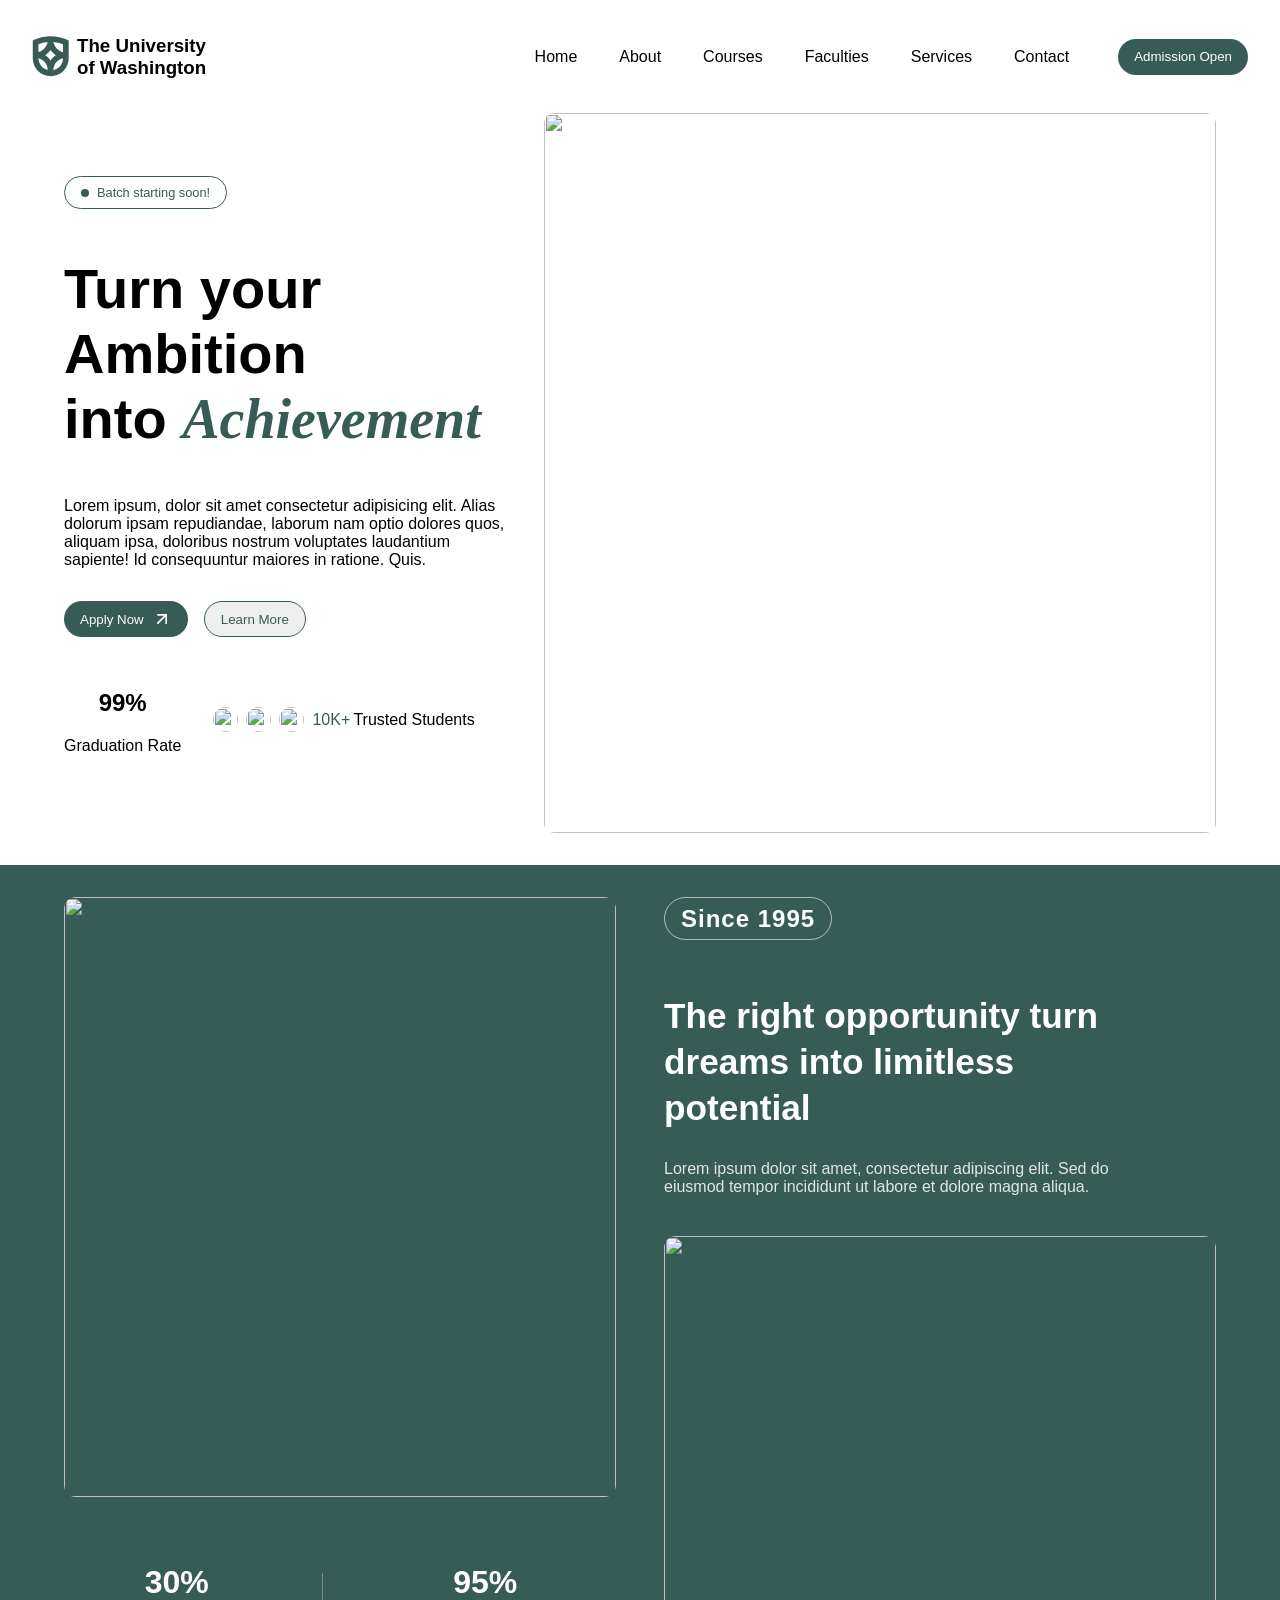
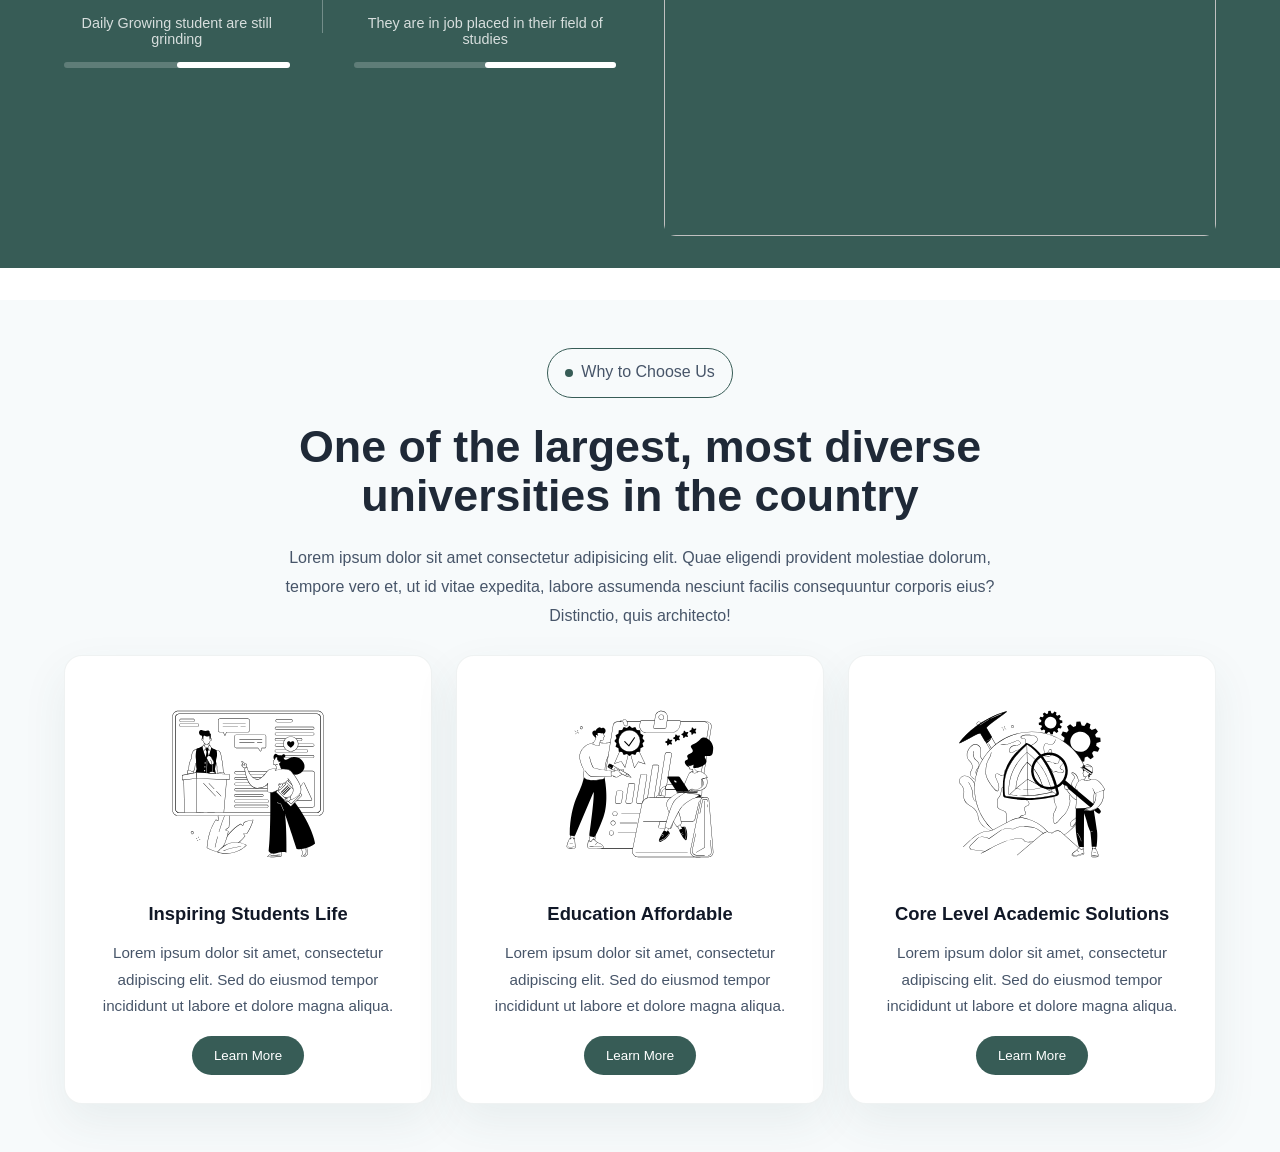
==== index.html @ fbc42294 "Add "Why Choose Us" section with cards for features and benefits - Introduced a new section in index" ====
<!DOCTYPE html>
<html lang="en">

<head>
    <meta charset="UTF-8">
    <meta name="viewport" content="width=device-width, initial-scale=1.0">
    <title>Home</title>
    <link rel="stylesheet" href="/style.css">
</head>

<body>
    <header>
        <nav>
            <div class="logoContainer">
                <a href="" class="logo">
                    <svg xmlns="http://www.w3.org/2000/svg" width="37" height="41" viewBox="0 0 37 41" fill="none"
                        id="Logo">
                        <g transform="translate(0, 0)
    rotate(0 18.5 20.5)" id="logogram" style="opacity: 1;">
                            <path fill="#375C56"
                                d="M6.44649 8.24049V15.9847C7.05349 15.8378 7.6496 15.6437 8.22926 15.4036C9.69678 14.7957 11.0302 13.9048 12.1534 12.7816C13.2766 11.6584 14.1675 10.325 14.7754 8.85746C15.1553 7.94029 15.42 6.98197 15.5651 6.00442C12.4602 6.30501 9.38828 7.05037 6.44649 8.24049ZM0.754395 4.49805V16.3243V22.0164V22.1943C0.754395 32.1165 8.7979 40.16 18.7201 40.16C28.6422 40.16 36.6857 32.1165 36.6857 22.1943V22.0164V16.3243V4.49805L34.0549 3.35287C24.2749 -0.904325 13.1652 -0.904325 3.38521 3.35287L0.754395 4.49805ZM6.44753 22.3563C6.52078 28.0198 10.43 32.7583 15.6961 34.0926C15.6936 32.5108 15.3808 30.9448 14.7754 29.4833C14.1675 28.0158 13.2766 26.6824 12.1534 25.5592C11.0302 24.436 9.69678 23.545 8.22926 22.9372C7.64993 22.6972 7.05418 22.5032 6.44753 22.3563ZM18.5422 24.4607C17.8615 23.4069 17.0696 22.4256 16.1783 21.5343C15.287 20.6429 14.3056 19.8511 13.2519 19.1704C14.3056 18.4897 15.287 17.6978 16.1783 16.8065C17.0696 15.9152 17.8615 14.9338 18.5422 13.88C19.2229 14.9338 20.0147 15.9152 20.9061 16.8065C21.7974 17.6978 22.7787 18.4897 23.8325 19.1704C22.7787 19.8511 21.7974 20.6429 20.9061 21.5343C20.0147 22.4256 19.2229 23.4069 18.5422 24.4607ZM21.3882 34.177C26.8584 32.9644 30.9556 28.1018 30.9934 22.2756C30.2635 22.4292 29.5476 22.6503 28.8551 22.9372C27.3876 23.545 26.0542 24.436 24.931 25.5592C23.8078 26.6824 22.9168 28.0158 22.309 29.4833C21.7011 30.9508 21.3882 32.5237 21.3882 34.1121V34.177ZM28.8551 15.4036C29.5476 15.6905 30.2636 15.9116 30.9936 16.0652V8.24049C27.938 7.00431 24.7419 6.24799 21.5145 5.97153C21.6585 6.96047 21.9248 7.93001 22.309 8.85746C22.9168 10.325 23.8078 11.6584 24.931 12.7816C26.0542 13.9048 27.3876 14.7957 28.8551 15.4036Z"
                                clip-rule="evenodd" fill-rule="evenodd"></path>
                        </g>
                        <g transform="" id="logotype" style="opacity: 1;"></g>
                    </svg>
                    <h3>The University <br>of Washington</h3>
                </a>
            </div>
            <div class="linksContainer">
                <div class="navLinks">
                    <a href="">Home</a>
                    <a href="">About</a>
                    <a href="">Courses</a>
                    <a href="">Faculties</a>
                    <a href="">Services</a>
                    <a href="">Contact</a>
                </div>
                <button class="admissionbtn">Admission Open</button>
            </div>
        </nav>
    </header>
    <main>
        <section class="home">
            <div class="left">
                <div class="badge">
                    <div class="activeGlow"></div>
                    <p>Batch starting soon!</p>
                </div>
                <div class="content">
                    <h1>Turn your Ambition <br>into <span>Achievement</span></h1>
                    <p>Lorem ipsum, dolor sit amet consectetur adipisicing elit. Alias dolorum ipsam repudiandae,
                        laborum nam optio dolores quos, aliquam ipsa, doloribus nostrum voluptates laudantium sapiente!
                        Id consequuntur maiores in ratione. Quis.</p>
                </div>
                <div class="actionBtn">
                    <button class="applyBtn">Apply Now <svg xmlns="http://www.w3.org/2000/svg" width="20" height="20o"
                            viewBox="0 0 24 24" fill="none" stroke="currentColor" stroke-width="2"
                            stroke-linecap="round" stroke-linejoin="round"
                            class="lucide lucide-arrow-up-right-icon lucide-arrow-up-right">
                            <path d="M7 7h10v10" />
                            <path d="M7 17 17 7" />
                        </svg> </button>
                    <button class="learnBtn">Learn More</button>
                </div>
                <div class="footer">
                    <div class="stats">
                        <h1>99%</h1>
                        <p>Graduation Rate</p>
                    </div>
                    <div class="banner">
                        <img src="https://images.pexels.com/photos/15393590/pexels-photo-15393590.jpeg" alt="">
                        <img src="https://images.pexels.com/photos/15393590/pexels-photo-15393590.jpeg" alt="">
                        <img src="https://images.pexels.com/photos/15393590/pexels-photo-15393590.jpeg" alt="">
                        <div class="">
                            <span>10K+</span>
                            <p>Trusted Students</p>
                        </div>
                    </div>
                </div>
            </div>
            <div class="right">
                <img src="https://images.pexels.com/photos/7972556/pexels-photo-7972556.jpeg" alt="" class="mainImg">
            </div>
        </section>
        <section class="feature">
            <div class="left">
                <img src="https://images.pexels.com/photos/31513418/pexels-photo-31513418.jpeg" alt="">
                <div class="stats">
                    <div class="">
                        <h1>30%</h1>
                    <p>Daily Growing student are still grinding</p>
                    <div class="progress"></div>
                    </div>

                    <hr>

                    <div class="">
                        <h1>95%</h1>
                    <p>They are in job placed in their field of studies</p>
                    <div class="progress"></div>
                    </div>
                </div>
            </div>
            <div class="right">
                <div class="badge">
                    <h2>Since 1995</h2>
                </div>
                <div class="">
                    <h1>The right opportunity turn dreams into limitless potential</h1>
                    <p>Lorem ipsum dolor sit amet, consectetur adipiscing elit. Sed do eiusmod tempor incididunt ut labore et dolore magna aliqua.  </p>
                </div>
                <img src="https://images.pexels.com/photos/30079720/pexels-photo-30079720.jpeg" alt="">
            </div>
        </section>
        <section class="why">
            <div class="badge">
                    <div class="activeGlow"></div>
                    <p>Why to Choose Us</p>
                </div>
                <h1>One of the largest, most diverse universities in the country</h1>
                <p>Lorem ipsum dolor sit amet consectetur adipisicing elit. Quae eligendi provident molestiae dolorum, tempore vero et, ut id vitae expedita, labore assumenda nesciunt facilis consequuntur corporis eius? Distinctio, quis architecto!</p>
                <div class="cardContainer">
                    <div class="card">
                        <div class="">
                            <img src="/assets/inspiration.svg" alt="">
                        </div>
                        <h1>Inspiring Students Life</h1>
                        <p>Lorem ipsum dolor sit amet, consectetur adipiscing elit. Sed do eiusmod tempor incididunt ut labore et dolore magna aliqua.</p>
                        <button>Learn More</button>
                    </div>

                    <div class="card">
                        <div class="">
                            <img src="/assets/education.svg" alt="">
                        </div>
                        <h1>Education Affordable</h1>
                        <p>Lorem ipsum dolor sit amet, consectetur adipiscing elit. Sed do eiusmod tempor incididunt ut labore et dolore magna aliqua.</p>
                        <button>Learn More</button>
                    </div>

                    <div class="card">
                        <div class="">
                            <img src="/assets/core.svg" alt="">
                        </div>
                        <h1>Core Level Academic Solutions</h1>
                        <p>Lorem ipsum dolor sit amet, consectetur adipiscing elit. Sed do eiusmod tempor incididunt ut labore et dolore magna aliqua.</p>
                        <button>Learn More</button>
                    </div>
                </div>
        </section>
    </main>

</body>

</html>
---- style.css ----
:root {
    --color-9a442b: #9a442b;
    --color-be8770: #be8770;
    --color-4a84ca: #4a84ca;
    --color-6cd5bf: #6cd5bf;
    --color-375c56: #375c56;
    --color-c35308: #c35308;
    --color-817b2e: #817b2e;
    --color-41322c: #41322c;
    --color-a4cecd: #a4cecd;
}

body {
    font-family: 'Poppins', sans-serif;
    margin: 0;
    padding: 0;
}

header {
    width: 100%;
}

nav {
    display: flex;
    justify-content: space-between;
    align-items: center;
    padding: 1rem 2rem;
}

.logo {
    display: flex;
    align-items: center;
    gap: 0.5rem;
    width: 100%;
    font: medium;
    text-decoration: none;
    color: black;
}

.linksContainer {
    display: flex;
    gap: 2rem;
}

.navLinks {
    display: flex;
    gap: 0.5rem;
}

.navLinks a {
    text-decoration: none;
    color: black;
    border: 1px solid white;
    border-radius: 50px;
    padding: 0.5rem 1rem;
    transition: all 0.3s ease;
}

.navLinks a:hover {
    background: white;
    color: var(--color-375c56);
}

.admissionbtn {
    background: var(--color-375c56);
    color: white;
    border: none;
    border-radius: 50px;
    padding: 0.5rem 1rem;
    cursor: pointer;
    transition: all 0.3s ease;
}

.home {
    display: flex;
    gap: 2rem;
    padding-left: 4rem;
    padding-right: 4rem;
    height: 80vh;
}

.left {
    width: 40%;
    display: flex;
    flex-direction: column;
    justify-content: center;
}

.badge {
    border-radius: 50px;
    border: 1px solid var(--color-375c56);
    width: fit-content;
    display: flex;
    align-items: center;
    gap: 0.5rem;
    padding: 0.5rem 1rem;
}

.activeGlow {
    width: 0.5rem;
    height: 0.5rem;
    background: var(--color-375c56);
    border-radius: 50%;
    animation: glow 1.5s infinite;

}

.badge p {
    margin: 0;
    color: var(--color-375c56);
    font-size: 0.8rem;
    position: relative;
}

.content h1 {
    font-size: 3.5rem;
}

.content h1 span {
    color: var(--color-375c56);
    font-family: serif;
    font-style: italic;
}

.actionBtn {
    display: flex;
    gap: 1rem;
    margin-top: 1rem;
}

.actionBtn button {
    border-radius: 50px;
    padding: 0.5rem 1rem;
    cursor: pointer;
    transition: all 0.3s ease;
}

.applyBtn {
    background: var(--color-375c56);
    color: white;
    display: flex;
    align-items: center;
    gap: 0.5rem;
    border: none;
}

.learnBtn {
    color: var(--color-375c56);
    border: 1px solid var(--color-375c56);
}

.footer {
    display: flex;
    gap: 2rem;
    margin-top: 2rem;
}

.stats {
    text-align: center;
}

.banner{
    display: flex;
    align-items: center;
    gap: 0.5rem;
}

.banner img{
    width: 25px;
    height: 25px;
    object-fit: cover;
    border-radius: 50%;
}

.banner div{
    display: flex;
    align-items: center;
    gap: 0.2rem;
}

.banner div span{
    color: var(--color-375c56);
}

.right{
    width: 60%;
}

.mainImg {
    width: 100%;
    height: 100%;
    object-fit: cover;
    border-radius: 10px;
}

.feature{
    display: flex;
    gap: 3rem;
    padding: 2rem 4rem;
    background-color: var(--color-375c56);
    min-height: 100vh;
    margin-top: 2rem;
    align-items: start;
}

.feature .left, 
.feature .right{
    flex: 1;
    color: white;
    display: flex;
    flex-direction: column;
    gap: 1.5rem;
}

.feature img{
    width: 100%;
    border-radius: 12px;
    object-fit: cover;
}

.feature .left img{
    height: 600px;
}

.feature .right img{
    height: 600px;
}

.feature .left .stats{
    display: flex;
    align-items: center;
    gap: 2rem;
    margin-top: 1rem;
}

.feature .stats h1{
    font-size: 2rem;
    margin-bottom: 0.3rem;
}

.feature .stats p{
    font-size: 0.9rem;
    opacity: 0.8;
}


.feature .progress{
    height: 6px;
    background: rgba(255,255,255,0.2);
    border-radius: 10px;
    margin-top: 0.5rem;
    position: relative;
    overflow: hidden;
}

.feature .progress::after{
    content: "";
    position: absolute;
    height: 100%;
    width: 70%;
    background: white;
    border-radius: 10px;
}

/* vertical divider */
.feature hr{
    width: 1px;
    height: 60px;
    background: rgba(255,255,255,0.3);
    border: none;
}

/* badge */
.feature .right .badge{
    border: 1px solid rgba(255,255,255,0.6);
    border-radius: 50px;
    width: fit-content;
    padding: 0.4rem 1rem;
    letter-spacing: 1px;
}

.feature .right .badge h2{
    margin: 0;
}

/* heading */
.feature .right h1{
    font-size: 2.2rem;
    line-height: 1.3;
    max-width: 500px;
}

/* paragraph */
.feature .right p{
    font-size: 1rem;
    opacity: 0.85;
    max-width: 450px;
}

.why{
    display: flex;
    flex-direction: column;
    align-items: center;
    gap: 1.5rem;
    padding: 3rem 4rem;
    margin-top: 2rem;
    background: #f7fafb;
}

.why .badge{
    border-color: var(--color-375c56);
    padding: 0.6rem 1.1rem;
}

.why h1{
    font-size: 2.8rem;
    max-width: 900px;
    text-align: center;
    line-height: 1.1;
    margin: 0;
    color: #1f2937;
}

.why p{
    max-width: 720px;
    margin: 0;
    font-size: 1rem;
    line-height: 1.8;
    color: #475569;
    text-align: center;
}

.cardContainer{
    display: flex;
    flex-wrap: wrap;
    gap: 1.5rem;
    justify-content: center;
    width: 100%;
    max-width: 1200px;
}

.card{
    background: white;
    border-radius: 18px;
    padding: 1.75rem 1.5rem;
    flex: 1 1 280px;
    min-width: 260px;
    max-width: 360px;
    display: flex;
    flex-direction: column;
    gap: 1rem;
    align-items: center;
    text-align: center;
    box-shadow: 0 18px 45px rgba(55,92,86,0.08);
    border: 1px solid rgba(55,92,86,0.08);
    transition: all 0.3s ease;
}

.card:hover{
    transform: translateY(-5px);
    box-shadow: 0 25px 60px rgba(55,92,86,0.15);
    border: 1px solid var(--color-375c56);
}

.card div{
    display: grid;
    place-items: center;
    background: rgba(108,213,191,0.15);
    border-radius: 18px;
    margin-bottom: 0.25rem;
}

.card img{
    width: 200px;
    height: 200px;
    object-fit: contain;
}

.card h1{
    font-size: 1.15rem;
    margin: 0;
    color: #111827;
}

.card p{
    margin: 0;
    font-size: 0.95rem;
    line-height: 1.75;
    color: #475569;
}

.card button{
    border-radius: 999px;
    padding: 0.75rem 1.4rem;
    border: none;
    background: var(--color-375c56);
    color: white;
    cursor: pointer;
    transition: transform 0.2s ease, background 0.2s ease;
    align-self: center;
}

.card button:hover{
    background: #2f4e47;
    transform: translateY(-2px);
}

@media (max-width: 1080px){
    .home,
    .feature{
        flex-direction: column;
        padding-left: 2rem;
        padding-right: 2rem;
    }

    .feature{
        min-height: auto;
    }

    .feature .left,
    .feature .right{
        width: 100%;
    }

    .home{
        height: auto;
    }

    .cardContainer{
        gap: 1rem;
    }
}

@media (max-width: 720px){
    nav{
        flex-direction: column;
        align-items: flex-start;
        gap: 1rem;
    }

    .linksContainer{
        flex-direction: column;
        width: 100%;
    }

    .navLinks{
        flex-wrap: wrap;
        gap: 0.5rem;
    }

    .home,
    .feature,
    .why{
        padding-left: 1.5rem;
        padding-right: 1.5rem;
    }

    .content h1{
        font-size: 2.4rem;
    }

    .feature .left img,
    .feature .right img,
    .mainImg{
        height: auto;
    }
}
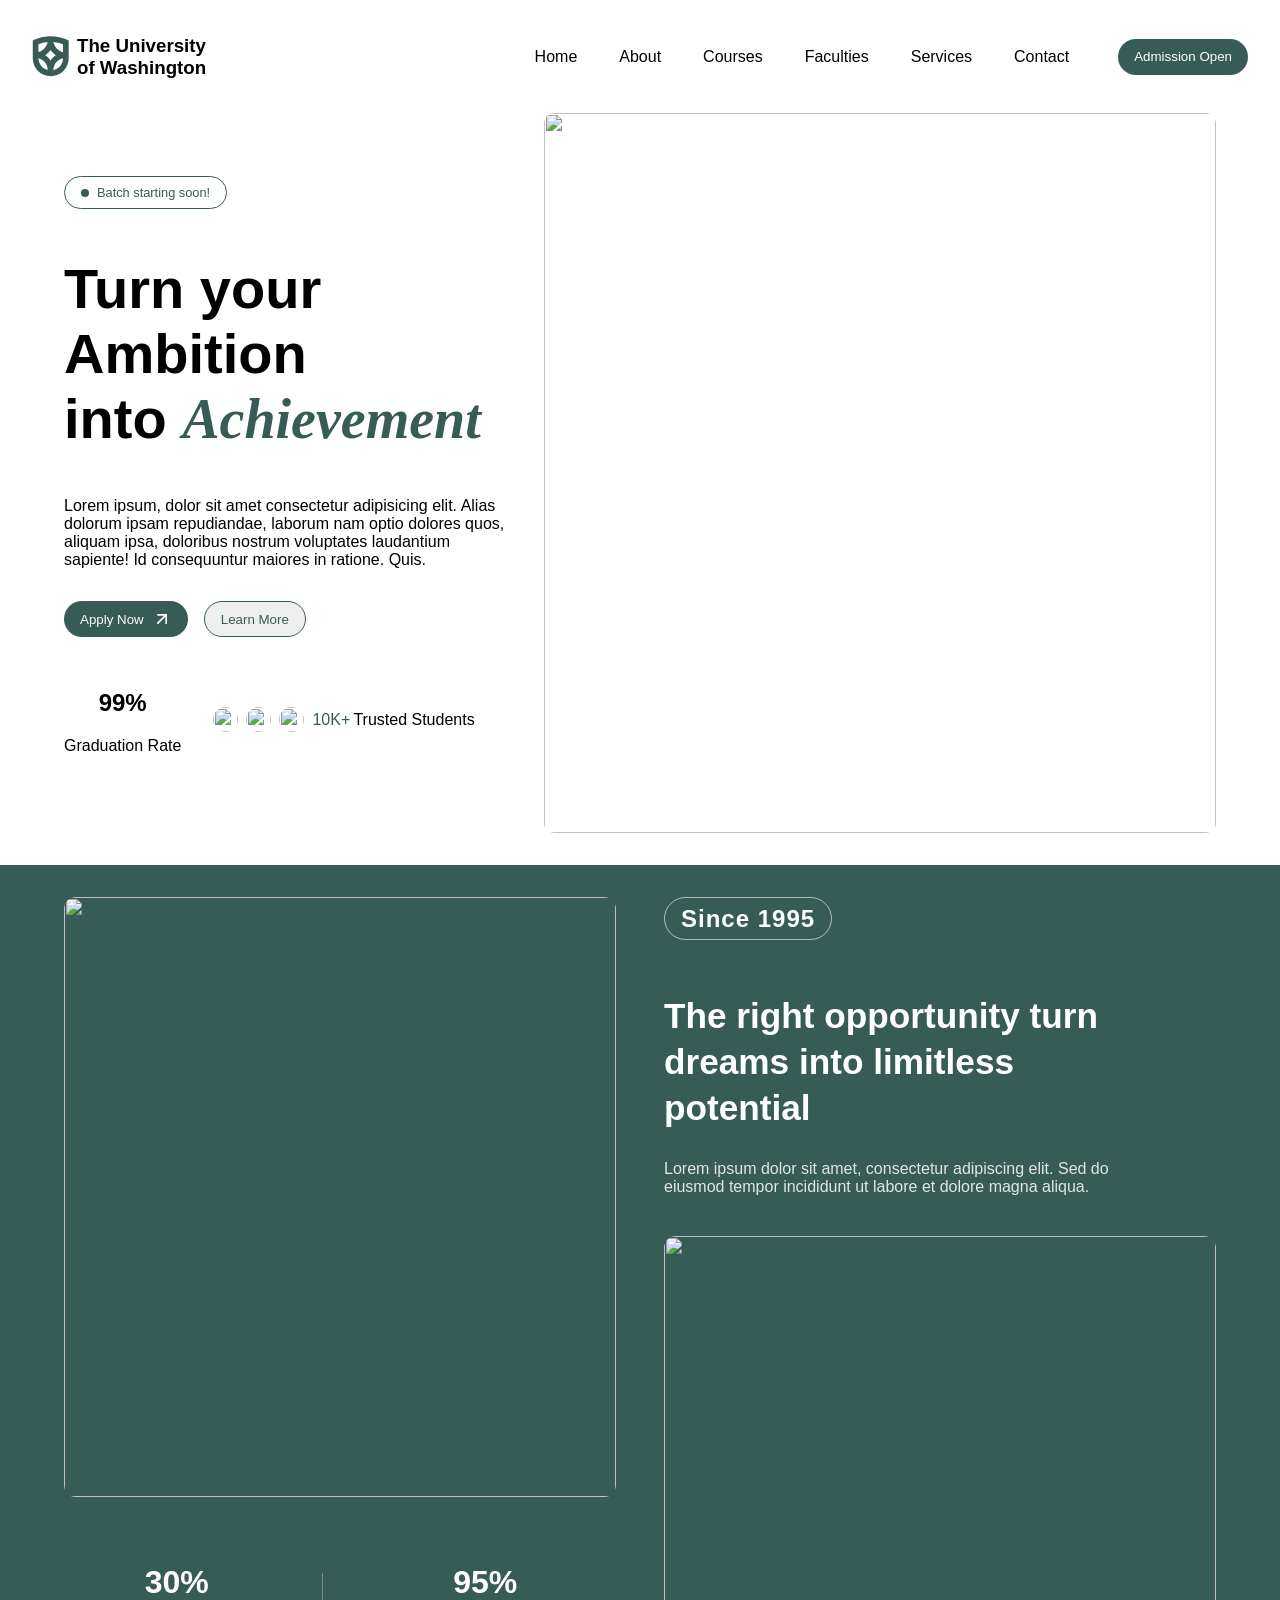
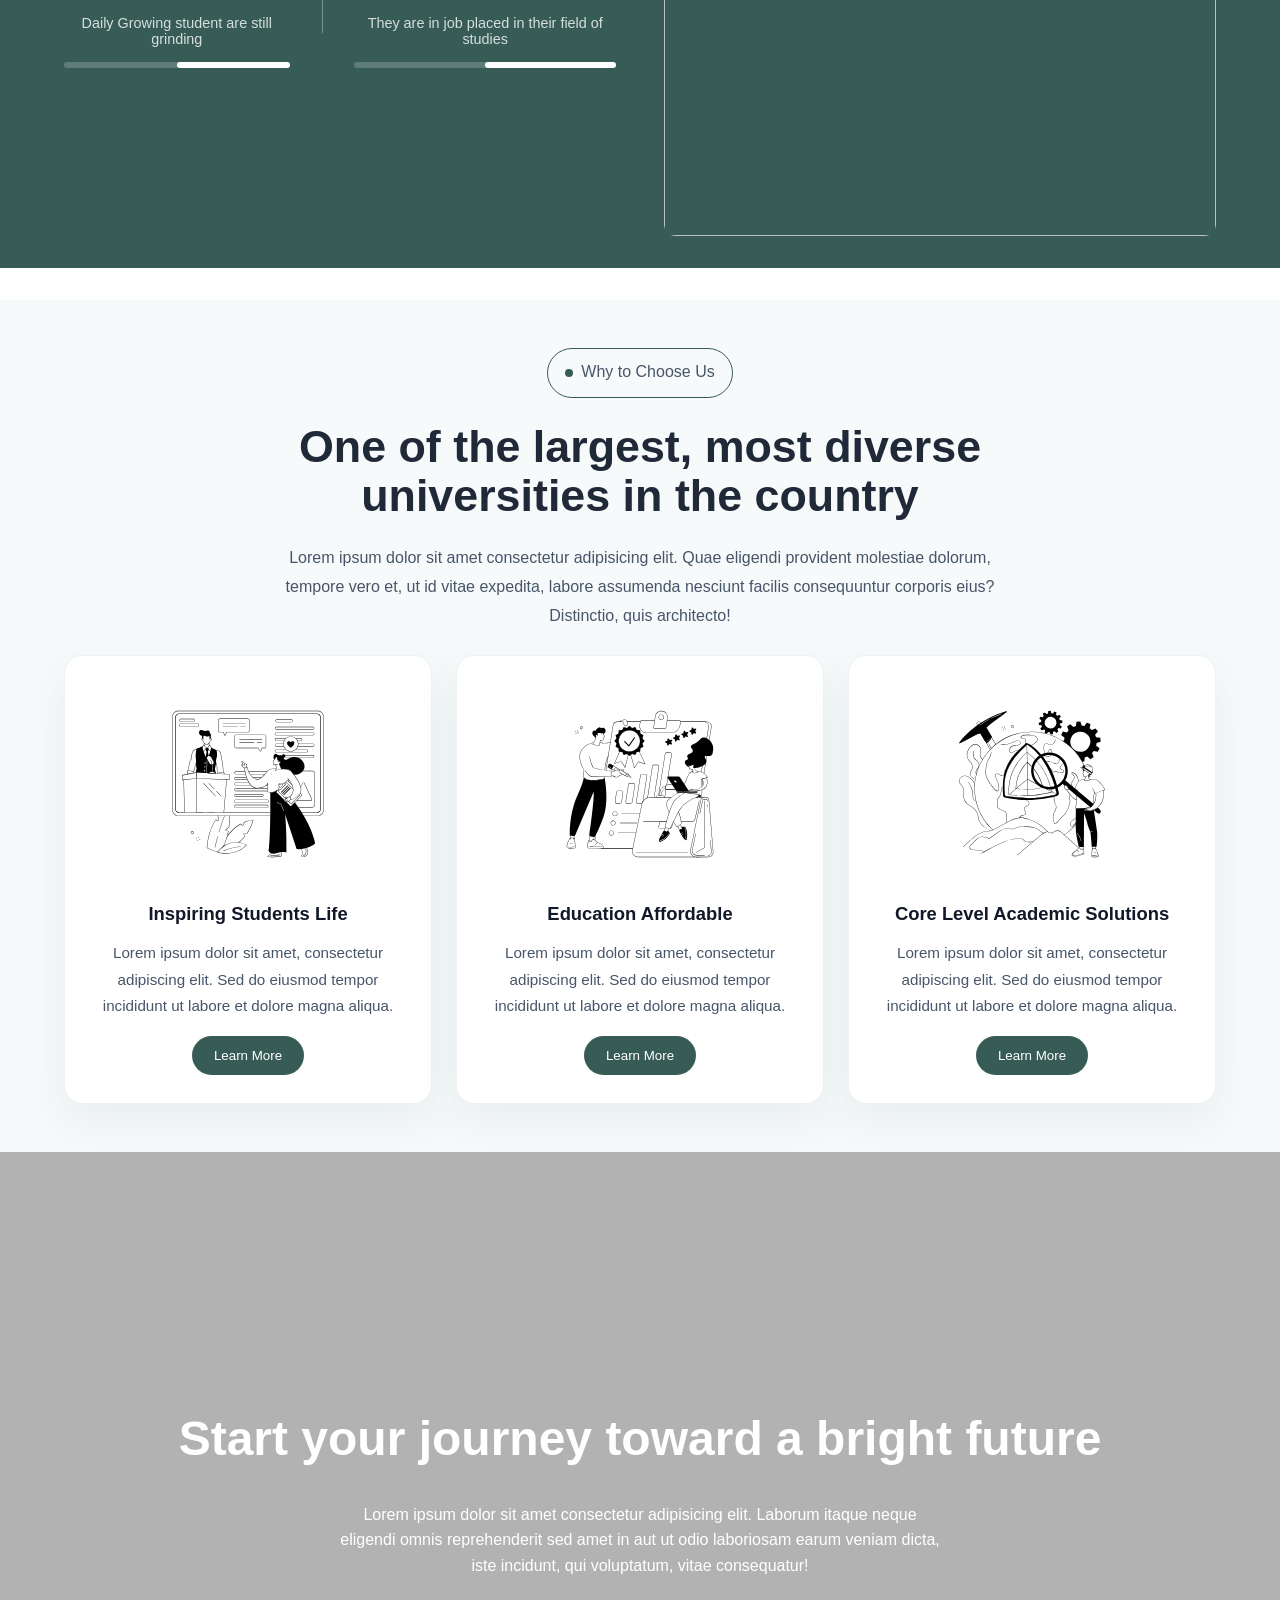
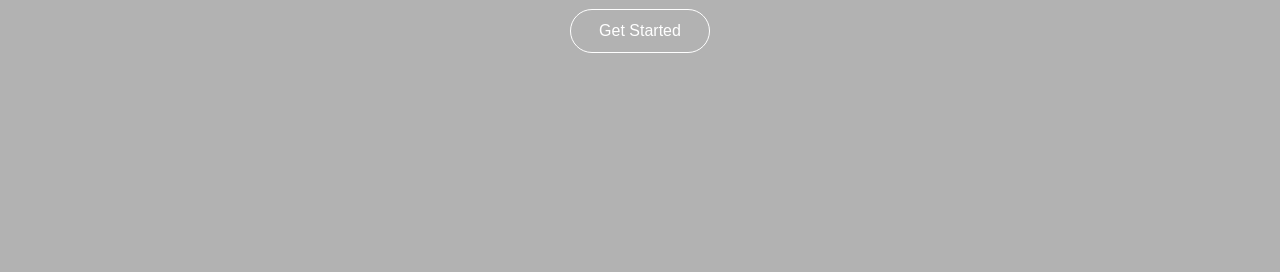
==== commit 119dc266: "Refactor HTML structure and enhance CSS styles for feature and banner sections" ====
--- a/index.html
+++ b/index.html
@@ -88,16 +88,16 @@
                 <div class="stats">
                     <div class="">
                         <h1>30%</h1>
-                    <p>Daily Growing student are still grinding</p>
-                    <div class="progress"></div>
+                        <p>Daily Growing student are still grinding</p>
+                        <div class="progress"></div>
                     </div>
 
                     <hr>
 
                     <div class="">
                         <h1>95%</h1>
-                    <p>They are in job placed in their field of studies</p>
-                    <div class="progress"></div>
+                        <p>They are in job placed in their field of studies</p>
+                        <div class="progress"></div>
                     </div>
                 </div>
             </div>
@@ -107,49 +107,61 @@
                 </div>
                 <div class="">
                     <h1>The right opportunity turn dreams into limitless potential</h1>
-                    <p>Lorem ipsum dolor sit amet, consectetur adipiscing elit. Sed do eiusmod tempor incididunt ut labore et dolore magna aliqua.  </p>
+                    <p>Lorem ipsum dolor sit amet, consectetur adipiscing elit. Sed do eiusmod tempor incididunt ut
+                        labore et dolore magna aliqua. </p>
                 </div>
                 <img src="https://images.pexels.com/photos/30079720/pexels-photo-30079720.jpeg" alt="">
             </div>
         </section>
         <section class="why">
             <div class="badge">
-                    <div class="activeGlow"></div>
-                    <p>Why to Choose Us</p>
+                <div class="activeGlow"></div>
+                <p>Why to Choose Us</p>
+            </div>
+            <h1>One of the largest, most diverse universities in the country</h1>
+            <p>Lorem ipsum dolor sit amet consectetur adipisicing elit. Quae eligendi provident molestiae dolorum,
+                tempore vero et, ut id vitae expedita, labore assumenda nesciunt facilis consequuntur corporis eius?
+                Distinctio, quis architecto!</p>
+            <div class="cardContainer">
+                <div class="card">
+                    <div class="">
+                        <img src="/assets/inspiration.svg" alt="">
+                    </div>
+                    <h1>Inspiring Students Life</h1>
+                    <p>Lorem ipsum dolor sit amet, consectetur adipiscing elit. Sed do eiusmod tempor incididunt ut
+                        labore et dolore magna aliqua.</p>
+                    <button>Learn More</button>
                 </div>
-                <h1>One of the largest, most diverse universities in the country</h1>
-                <p>Lorem ipsum dolor sit amet consectetur adipisicing elit. Quae eligendi provident molestiae dolorum, tempore vero et, ut id vitae expedita, labore assumenda nesciunt facilis consequuntur corporis eius? Distinctio, quis architecto!</p>
-                <div class="cardContainer">
-                    <div class="card">
-                        <div class="">
-                            <img src="/assets/inspiration.svg" alt="">
-                        </div>
-                        <h1>Inspiring Students Life</h1>
-                        <p>Lorem ipsum dolor sit amet, consectetur adipiscing elit. Sed do eiusmod tempor incididunt ut labore et dolore magna aliqua.</p>
-                        <button>Learn More</button>
+
+                <div class="card">
+                    <div class="">
+                        <img src="/assets/education.svg" alt="">
                     </div>
+                    <h1>Education Affordable</h1>
+                    <p>Lorem ipsum dolor sit amet, consectetur adipiscing elit. Sed do eiusmod tempor incididunt ut
+                        labore et dolore magna aliqua.</p>
+                    <button>Learn More</button>
+                </div>
 
-                    <div class="card">
-                        <div class="">
-                            <img src="/assets/education.svg" alt="">
-                        </div>
-                        <h1>Education Affordable</h1>
-                        <p>Lorem ipsum dolor sit amet, consectetur adipiscing elit. Sed do eiusmod tempor incididunt ut labore et dolore magna aliqua.</p>
-                        <button>Learn More</button>
+                <div class="card">
+                    <div class="">
+                        <img src="/assets/core.svg" alt="">
                     </div>
-
-                    <div class="card">
-                        <div class="">
-                            <img src="/assets/core.svg" alt="">
-                        </div>
-                        <h1>Core Level Academic Solutions</h1>
-                        <p>Lorem ipsum dolor sit amet, consectetur adipiscing elit. Sed do eiusmod tempor incididunt ut labore et dolore magna aliqua.</p>
-                        <button>Learn More</button>
-                    </div>
+                    <h1>Core Level Academic Solutions</h1>
+                    <p>Lorem ipsum dolor sit amet, consectetur adipiscing elit. Sed do eiusmod tempor incididunt ut
+                        labore et dolore magna aliqua.</p>
+                    <button>Learn More</button>
                 </div>
+            </div>
+        </section>
+        <section class="bannerSection">
+            <h1>Start your journey toward a bright future</h1>
+            <p>Lorem ipsum dolor sit amet consectetur adipisicing elit. Laborum itaque neque eligendi omnis
+                reprehenderit sed amet in aut ut odio laboriosam earum veniam dicta, iste incidunt, qui voluptatum,
+                vitae consequatur!</p>
+            <button>Get Started</button>
         </section>
     </main>
-
 </body>
 
 </html>
--- a/style.css
+++ b/style.css
@@ -159,30 +159,30 @@
     text-align: center;
 }
 
-.banner{
+.banner {
     display: flex;
     align-items: center;
     gap: 0.5rem;
 }
 
-.banner img{
+.banner img {
     width: 25px;
     height: 25px;
     object-fit: cover;
     border-radius: 50%;
 }
 
-.banner div{
+.banner div {
     display: flex;
     align-items: center;
     gap: 0.2rem;
 }
 
-.banner div span{
+.banner div span {
     color: var(--color-375c56);
 }
 
-.right{
+.right {
     width: 60%;
 }
 
@@ -193,7 +193,7 @@
     border-radius: 10px;
 }
 
-.feature{
+.feature {
     display: flex;
     gap: 3rem;
     padding: 2rem 4rem;
@@ -203,8 +203,8 @@
     align-items: start;
 }
 
-.feature .left, 
-.feature .right{
+.feature .left,
+.feature .right {
     flex: 1;
     color: white;
     display: flex;
@@ -212,48 +212,48 @@
     gap: 1.5rem;
 }
 
-.feature img{
+.feature img {
     width: 100%;
     border-radius: 12px;
     object-fit: cover;
 }
 
-.feature .left img{
+.feature .left img {
     height: 600px;
 }
 
-.feature .right img{
+.feature .right img {
     height: 600px;
 }
 
-.feature .left .stats{
+.feature .left .stats {
     display: flex;
     align-items: center;
     gap: 2rem;
     margin-top: 1rem;
 }
 
-.feature .stats h1{
+.feature .stats h1 {
     font-size: 2rem;
     margin-bottom: 0.3rem;
 }
 
-.feature .stats p{
+.feature .stats p {
     font-size: 0.9rem;
     opacity: 0.8;
 }
 
 
-.feature .progress{
+.feature .progress {
     height: 6px;
-    background: rgba(255,255,255,0.2);
+    background: rgba(255, 255, 255, 0.2);
     border-radius: 10px;
     margin-top: 0.5rem;
     position: relative;
     overflow: hidden;
 }
 
-.feature .progress::after{
+.feature .progress::after {
     content: "";
     position: absolute;
     height: 100%;
@@ -263,41 +263,41 @@
 }
 
 /* vertical divider */
-.feature hr{
+.feature hr {
     width: 1px;
     height: 60px;
-    background: rgba(255,255,255,0.3);
+    background: rgba(255, 255, 255, 0.3);
     border: none;
 }
 
 /* badge */
-.feature .right .badge{
-    border: 1px solid rgba(255,255,255,0.6);
+.feature .right .badge {
+    border: 1px solid rgba(255, 255, 255, 0.6);
     border-radius: 50px;
     width: fit-content;
     padding: 0.4rem 1rem;
     letter-spacing: 1px;
 }
 
-.feature .right .badge h2{
+.feature .right .badge h2 {
     margin: 0;
 }
 
 /* heading */
-.feature .right h1{
+.feature .right h1 {
     font-size: 2.2rem;
     line-height: 1.3;
     max-width: 500px;
 }
 
 /* paragraph */
-.feature .right p{
+.feature .right p {
     font-size: 1rem;
     opacity: 0.85;
     max-width: 450px;
 }
 
-.why{
+.why {
     display: flex;
     flex-direction: column;
     align-items: center;
@@ -307,12 +307,12 @@
     background: #f7fafb;
 }
 
-.why .badge{
+.why .badge {
     border-color: var(--color-375c56);
     padding: 0.6rem 1.1rem;
 }
 
-.why h1{
+.why h1 {
     font-size: 2.8rem;
     max-width: 900px;
     text-align: center;
@@ -321,7 +321,7 @@
     color: #1f2937;
 }
 
-.why p{
+.why p {
     max-width: 720px;
     margin: 0;
     font-size: 1rem;
@@ -330,7 +330,7 @@
     text-align: center;
 }
 
-.cardContainer{
+.cardContainer {
     display: flex;
     flex-wrap: wrap;
     gap: 1.5rem;
@@ -339,7 +339,7 @@
     max-width: 1200px;
 }
 
-.card{
+.card {
     background: white;
     border-radius: 18px;
     padding: 1.75rem 1.5rem;
@@ -351,45 +351,45 @@
     gap: 1rem;
     align-items: center;
     text-align: center;
-    box-shadow: 0 18px 45px rgba(55,92,86,0.08);
-    border: 1px solid rgba(55,92,86,0.08);
+    box-shadow: 0 18px 45px rgba(55, 92, 86, 0.08);
+    border: 1px solid rgba(55, 92, 86, 0.08);
     transition: all 0.3s ease;
 }
 
-.card:hover{
+.card:hover {
     transform: translateY(-5px);
-    box-shadow: 0 25px 60px rgba(55,92,86,0.15);
+    box-shadow: 0 25px 60px rgba(55, 92, 86, 0.15);
     border: 1px solid var(--color-375c56);
 }
 
-.card div{
+.card div {
     display: grid;
     place-items: center;
-    background: rgba(108,213,191,0.15);
+    background: rgba(108, 213, 191, 0.15);
     border-radius: 18px;
     margin-bottom: 0.25rem;
 }
 
-.card img{
+.card img {
     width: 200px;
     height: 200px;
     object-fit: contain;
 }
 
-.card h1{
+.card h1 {
     font-size: 1.15rem;
     margin: 0;
     color: #111827;
 }
 
-.card p{
+.card p {
     margin: 0;
     font-size: 0.95rem;
     line-height: 1.75;
     color: #475569;
 }
 
-.card button{
+.card button {
     border-radius: 999px;
     padding: 0.75rem 1.4rem;
     border: none;
@@ -400,68 +400,122 @@
     align-self: center;
 }
 
-.card button:hover{
+.card button:hover {
     background: #2f4e47;
     transform: translateY(-2px);
 }
 
-@media (max-width: 1080px){
+@media (max-width: 1080px) {
+
     .home,
-    .feature{
+    .feature {
         flex-direction: column;
         padding-left: 2rem;
         padding-right: 2rem;
     }
 
-    .feature{
+    .feature {
         min-height: auto;
     }
 
     .feature .left,
-    .feature .right{
+    .feature .right {
         width: 100%;
     }
 
-    .home{
+    .home {
         height: auto;
     }
 
-    .cardContainer{
+    .cardContainer {
         gap: 1rem;
     }
 }
 
-@media (max-width: 720px){
-    nav{
+@media (max-width: 720px) {
+    nav {
         flex-direction: column;
         align-items: flex-start;
         gap: 1rem;
     }
 
-    .linksContainer{
+    .linksContainer {
         flex-direction: column;
         width: 100%;
     }
 
-    .navLinks{
+    .navLinks {
         flex-wrap: wrap;
         gap: 0.5rem;
     }
 
     .home,
     .feature,
-    .why{
+    .why {
         padding-left: 1.5rem;
         padding-right: 1.5rem;
     }
 
-    .content h1{
+    .content h1 {
         font-size: 2.4rem;
     }
 
     .feature .left img,
     .feature .right img,
-    .mainImg{
+    .mainImg {
         height: auto;
     }
+}
+
+.bannerSection {
+    height: 80vh;
+    background: url("https://images.pexels.com/photos/1454360/pexels-photo-1454360.jpeg");
+    background-repeat: no-repeat;
+    background-size: cover;
+    background-position: bottom;
+    display: flex;
+    flex-direction: column;
+    justify-content: center;
+    align-items: center;
+
+    text-align: center;
+    padding: 0 20px;
+    color: white;
+    position: relative;
+}
+
+.bannerSection::before {
+    content: "";
+    position: absolute;
+    inset: 0;
+    background: rgba(0, 0, 0, 0.3);
+    z-index: 1;
+}
+
+.bannerSection h1,
+.bannerSection p,
+.bannerSection button {
+    position: relative;
+    z-index: 2;
+}
+
+.bannerSection h1 {
+    font-size: 3rem;
+    margin-bottom: 20px;
+}
+
+.bannerSection p {
+    max-width: 600px;
+    margin-bottom: 30px;
+    line-height: 1.6;
+}
+
+.bannerSection button {
+    border-radius: 50px;
+    padding: 12px 28px;
+    border: 1px solid white;
+    background: transparent;
+    cursor: pointer;
+    color: white;
+    font: 1rem "Inter", sans-serif;
 }
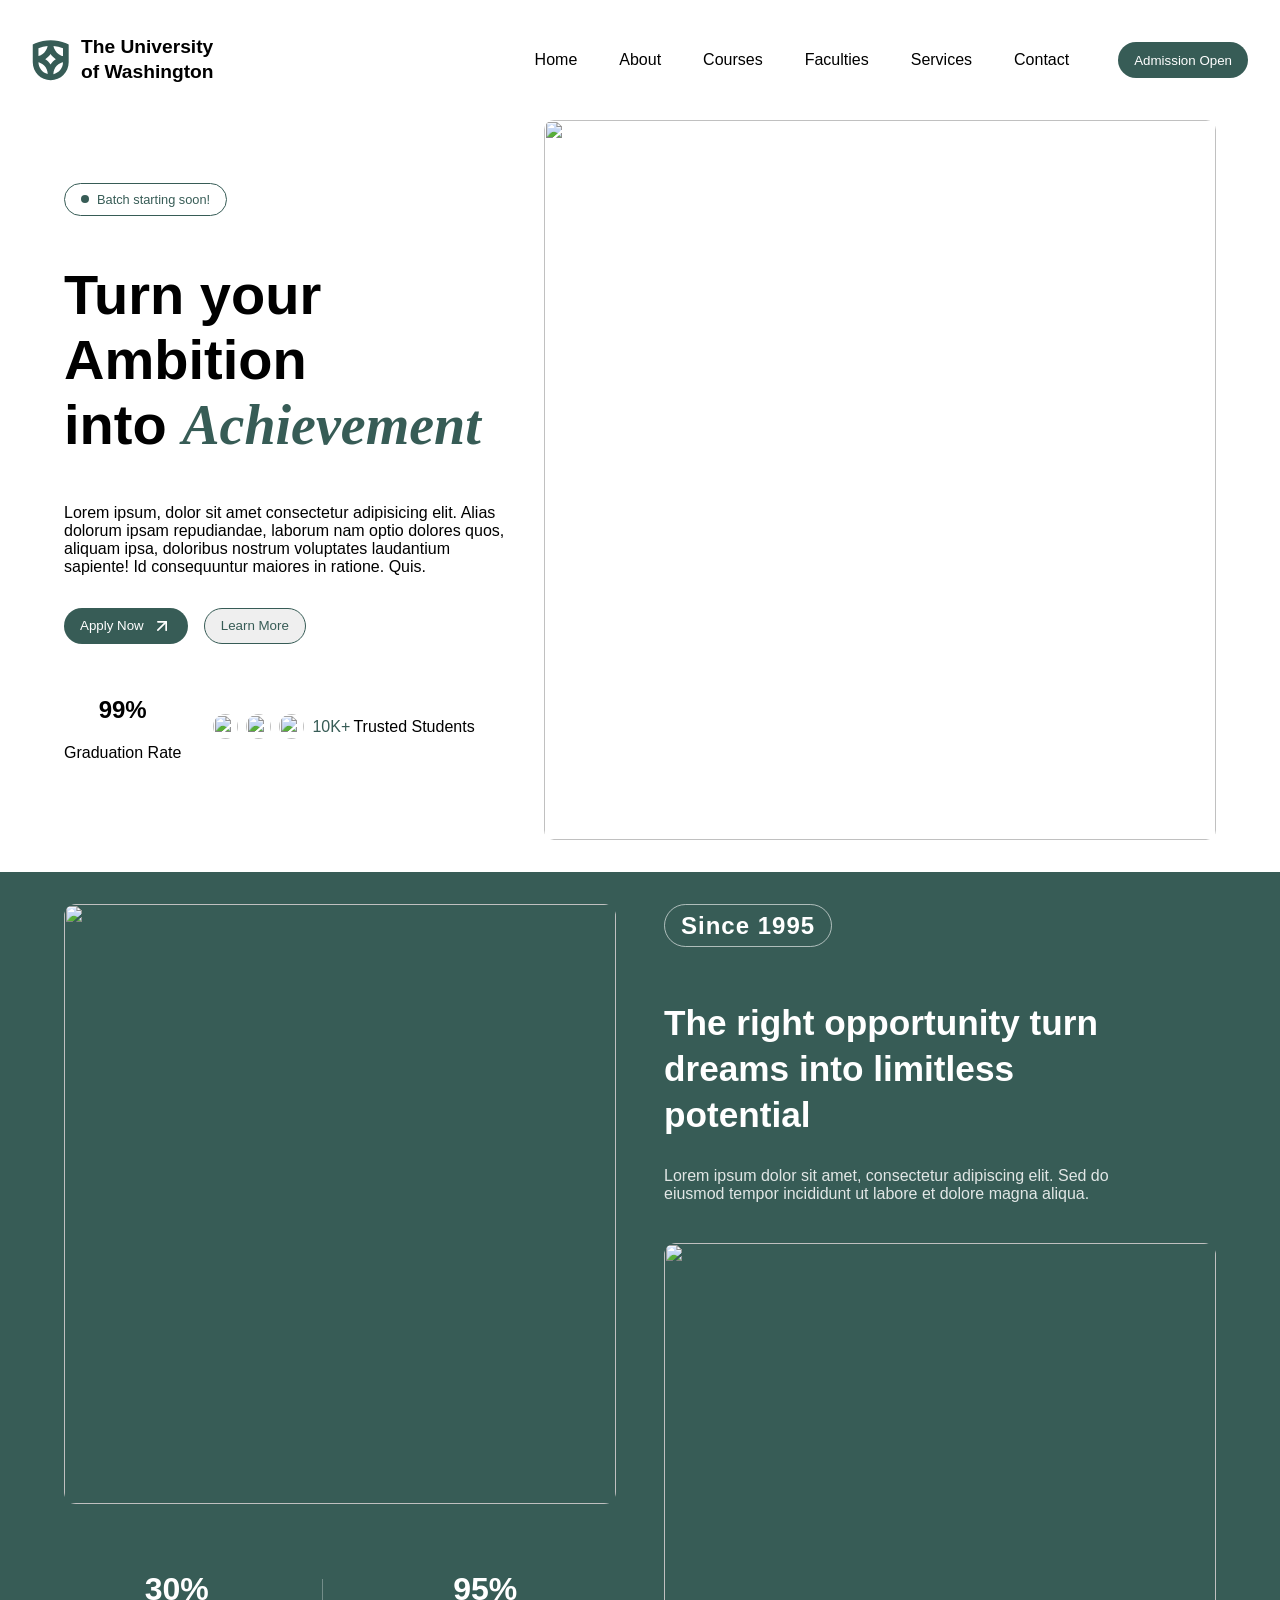
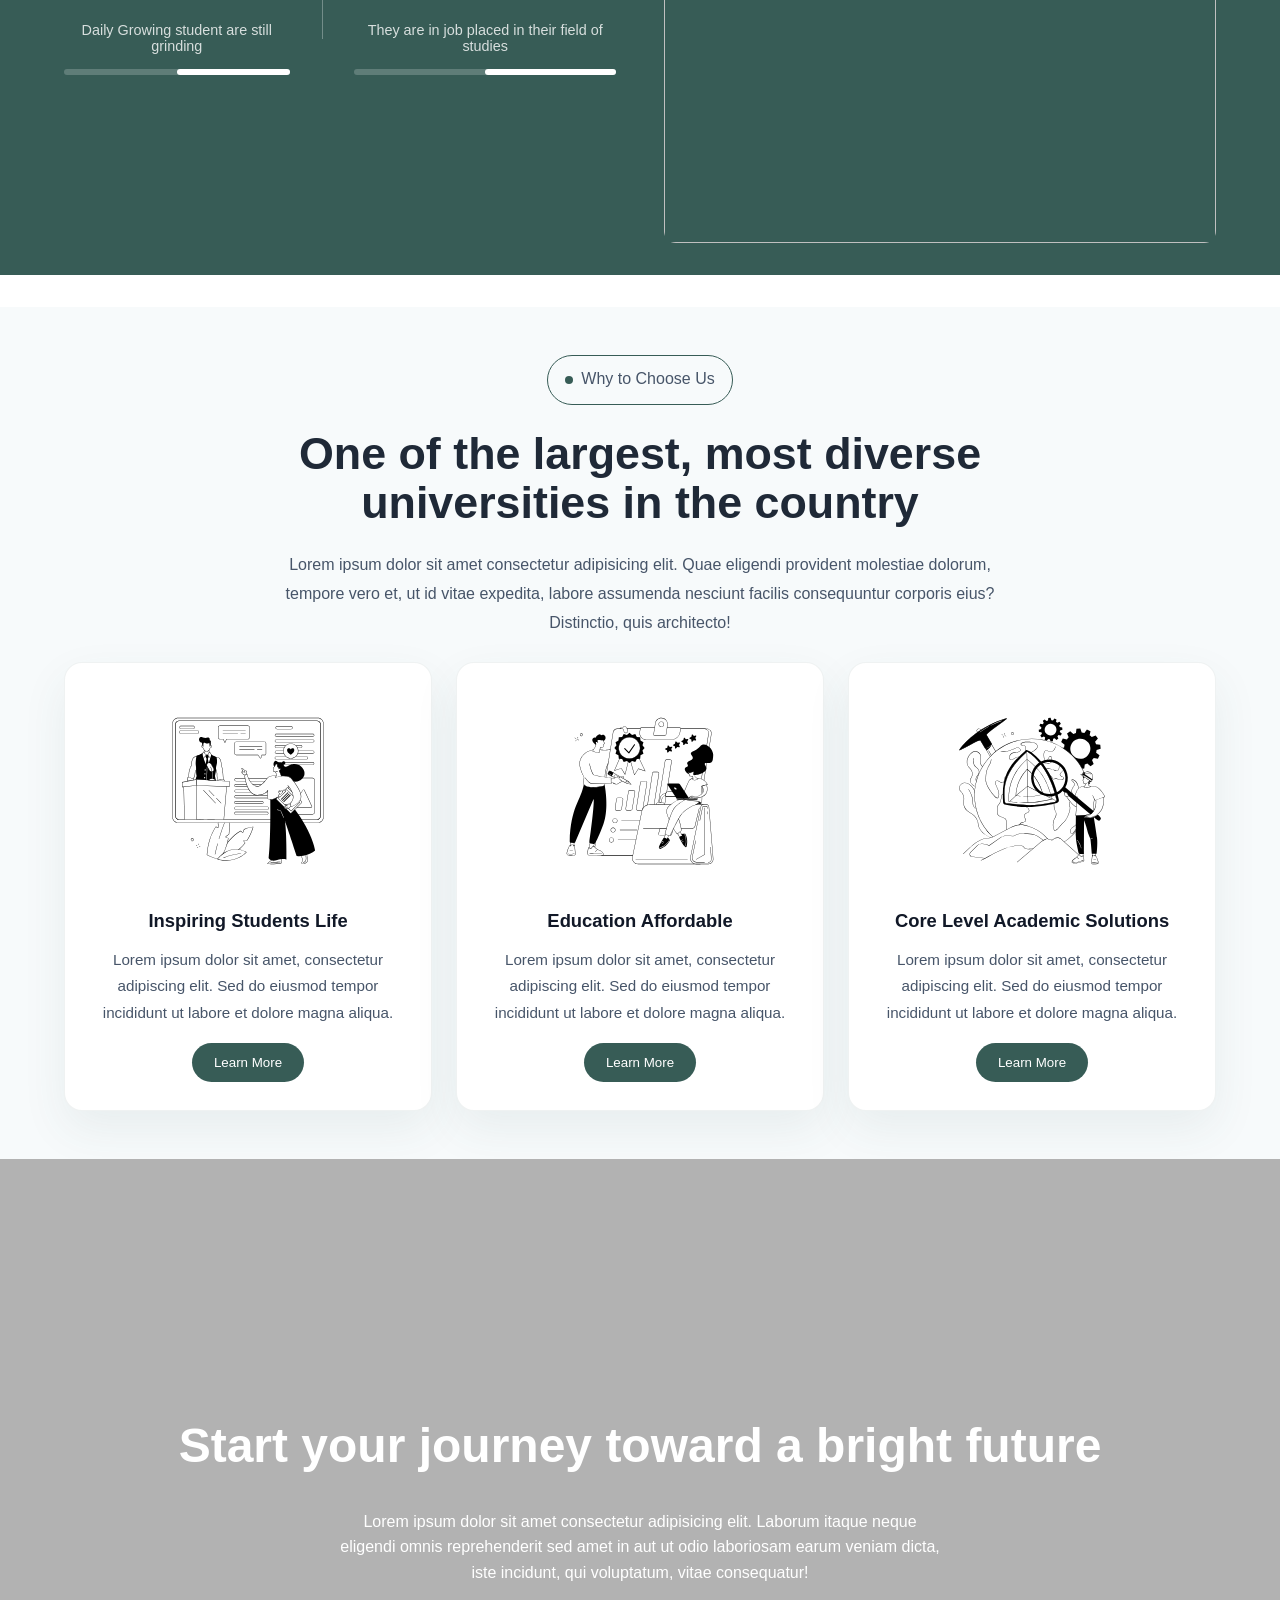
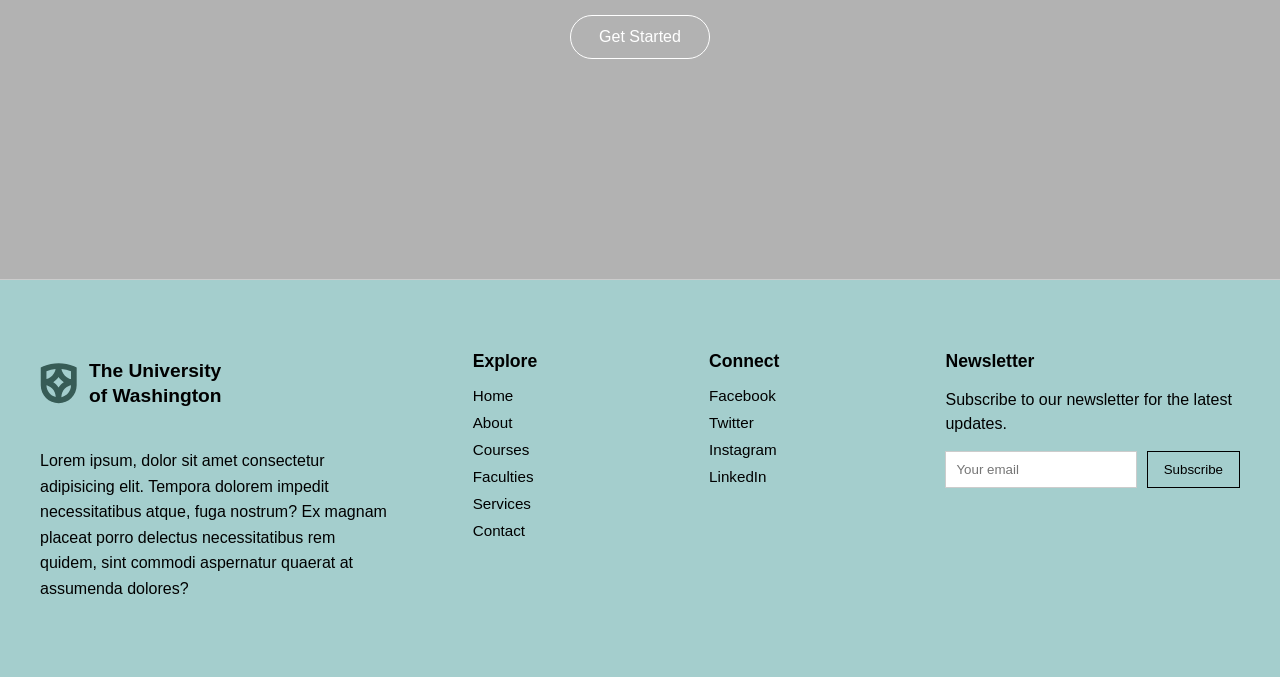
==== commit 0ee15d08: "Add footer section with logo, navigation links, and newsletter subscription" ====
--- a/index.html
+++ b/index.html
@@ -162,6 +162,48 @@
             <button>Get Started</button>
         </section>
     </main>
+    <footer>
+        <div class="logoContainer">
+                <a href="" class="logo">
+                    <svg xmlns="http://www.w3.org/2000/svg" width="37" height="41" viewBox="0 0 37 41" fill="none"
+                        id="Logo">
+                        <g transform="translate(0, 0)
+    rotate(0 18.5 20.5)" id="logogram" style="opacity: 1;">
+                            <path fill="#375C56"
+                                d="M6.44649 8.24049V15.9847C7.05349 15.8378 7.6496 15.6437 8.22926 15.4036C9.69678 14.7957 11.0302 13.9048 12.1534 12.7816C13.2766 11.6584 14.1675 10.325 14.7754 8.85746C15.1553 7.94029 15.42 6.98197 15.5651 6.00442C12.4602 6.30501 9.38828 7.05037 6.44649 8.24049ZM0.754395 4.49805V16.3243V22.0164V22.1943C0.754395 32.1165 8.7979 40.16 18.7201 40.16C28.6422 40.16 36.6857 32.1165 36.6857 22.1943V22.0164V16.3243V4.49805L34.0549 3.35287C24.2749 -0.904325 13.1652 -0.904325 3.38521 3.35287L0.754395 4.49805ZM6.44753 22.3563C6.52078 28.0198 10.43 32.7583 15.6961 34.0926C15.6936 32.5108 15.3808 30.9448 14.7754 29.4833C14.1675 28.0158 13.2766 26.6824 12.1534 25.5592C11.0302 24.436 9.69678 23.545 8.22926 22.9372C7.64993 22.6972 7.05418 22.5032 6.44753 22.3563ZM18.5422 24.4607C17.8615 23.4069 17.0696 22.4256 16.1783 21.5343C15.287 20.6429 14.3056 19.8511 13.2519 19.1704C14.3056 18.4897 15.287 17.6978 16.1783 16.8065C17.0696 15.9152 17.8615 14.9338 18.5422 13.88C19.2229 14.9338 20.0147 15.9152 20.9061 16.8065C21.7974 17.6978 22.7787 18.4897 23.8325 19.1704C22.7787 19.8511 21.7974 20.6429 20.9061 21.5343C20.0147 22.4256 19.2229 23.4069 18.5422 24.4607ZM21.3882 34.177C26.8584 32.9644 30.9556 28.1018 30.9934 22.2756C30.2635 22.4292 29.5476 22.6503 28.8551 22.9372C27.3876 23.545 26.0542 24.436 24.931 25.5592C23.8078 26.6824 22.9168 28.0158 22.309 29.4833C21.7011 30.9508 21.3882 32.5237 21.3882 34.1121V34.177ZM28.8551 15.4036C29.5476 15.6905 30.2636 15.9116 30.9936 16.0652V8.24049C27.938 7.00431 24.7419 6.24799 21.5145 5.97153C21.6585 6.96047 21.9248 7.93001 22.309 8.85746C22.9168 10.325 23.8078 11.6584 24.931 12.7816C26.0542 13.9048 27.3876 14.7957 28.8551 15.4036Z"
+                                clip-rule="evenodd" fill-rule="evenodd"></path>
+                        </g>
+                        <g transform="" id="logotype" style="opacity: 1;"></g>
+                    </svg>
+                    <h3>The University <br>of Washington</h3>
+                </a>
+                <p>Lorem ipsum, dolor sit amet consectetur adipisicing elit. Tempora dolorem impedit necessitatibus atque, fuga nostrum? Ex magnam placeat porro delectus necessitatibus rem quidem, sint commodi aspernatur quaerat at assumenda dolores?</p>
+            </div>
+            <div class="column1">
+                <h1>Explore</h1>
+                <a href="">Home</a>
+                <a href="">About</a>
+                <a href="">Courses</a>
+                <a href="">Faculties</a>
+                <a href="">Services</a>
+                <a href="">Contact</a>
+            </div>
+            <div class="column2">
+                <h1>Connect</h1>
+                <a href="">Facebook</a>
+                <a href="">Twitter</a>
+                <a href="">Instagram</a>
+                <a href="">LinkedIn</a>
+            </div>
+            <div class="column3">
+                <h1>Newsletter</h1>
+                <p>Subscribe to our newsletter for the latest updates.</p>
+                <form>
+                    <input type="email" placeholder="Your email">
+                    <button type="submit">Subscribe</button>
+                </form>
+            </div>
+    </footer>
 </body>
 
 </html>
--- a/style.css
+++ b/style.css
@@ -518,4 +518,83 @@
     cursor: pointer;
     color: white;
     font: 1rem "Inter", sans-serif;
+}
+
+footer {
+    background: var(--color-a4cecd);
+}
+
+footer {
+    padding: 60px 40px;
+    display: grid;
+    grid-template-columns: 2fr 1fr 1fr 1.5fr;
+    gap: 40px;
+    border-top: 1px solid #ccc;
+}
+
+.logoContainer .logo {
+    display: flex;
+    align-items: center;
+    gap: 12px;
+    text-decoration: none;
+}
+
+.logoContainer h3 {
+    font-size: 1.2rem;
+    line-height: 1.3;
+}
+
+.logoContainer p {
+    margin-top: 20px;
+    line-height: 1.6;
+    max-width: 350px;
+}
+
+footer h1 {
+    font-size: 1.1rem;
+    margin-bottom: 15px;
+}
+
+footer a {
+    display: block;
+    margin-bottom: 10px;
+    text-decoration: none;
+    font-size: 0.95rem;
+    color: black;
+}
+
+.column3 p {
+    margin-bottom: 15px;
+    line-height: 1.5;
+}
+
+.column3 form {
+    display: flex;
+    gap: 10px;
+}
+
+.column3 input {
+    flex: 1;
+    padding: 10px;
+    border: 1px solid #ccc;
+    outline: none;
+}
+
+.column3 button {
+    padding: 10px 16px;
+    border: 1px solid #000;
+    background: transparent;
+    cursor: pointer;
+}
+
+@media (max-width: 900px) {
+    footer {
+        grid-template-columns: 1fr 1fr;
+    }
+}
+
+@media (max-width: 600px) {
+    footer {
+        grid-template-columns: 1fr;
+    }
 }
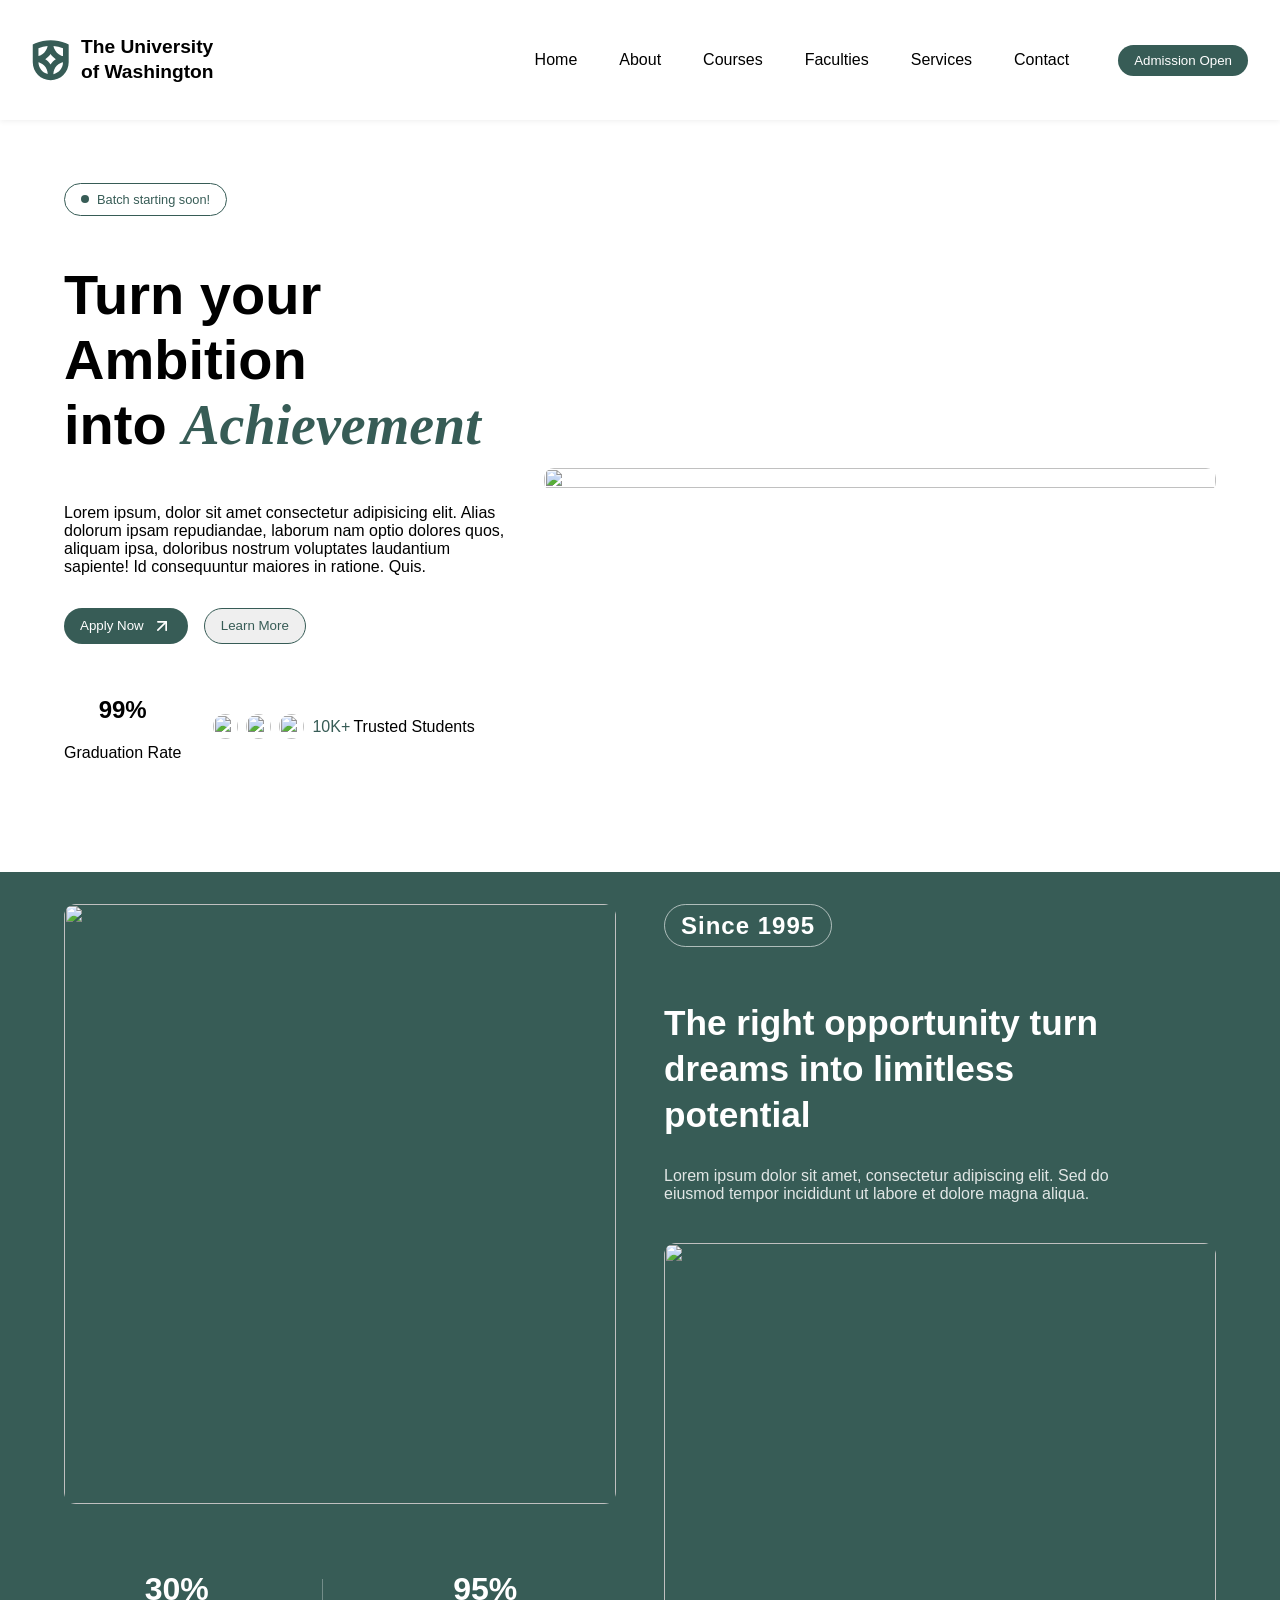
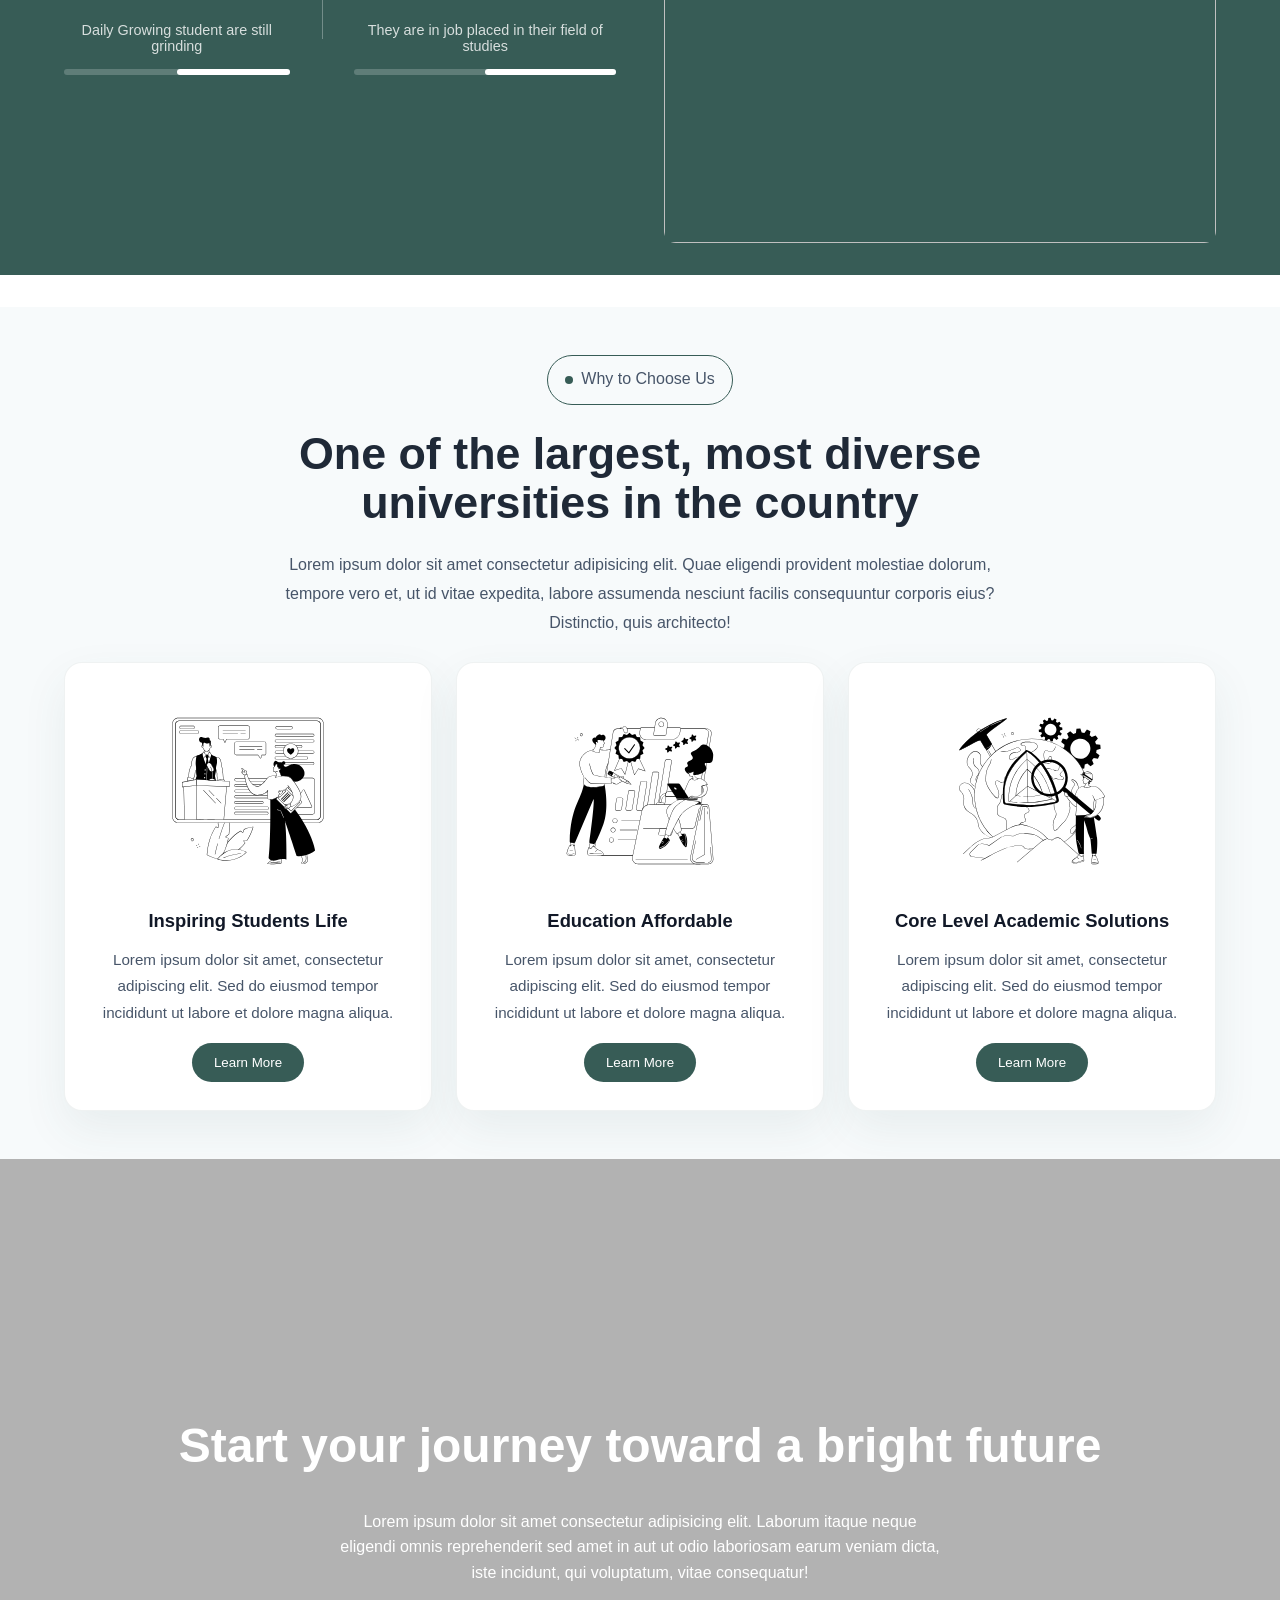
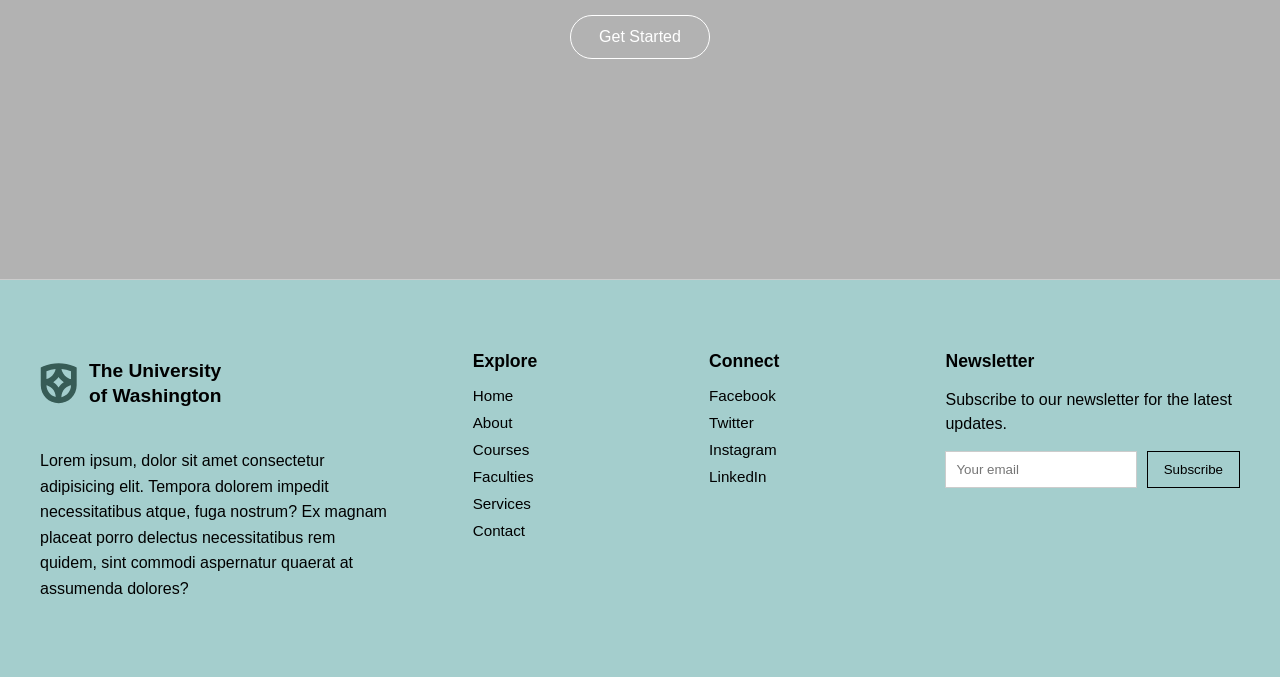
==== commit 411e968e: "fix home page responsiveness" ====
--- a/index.html
+++ b/index.html
@@ -10,7 +10,7 @@
 
 <body>
     <header>
-        <nav>
+        <nav id="mainNav">
             <div class="logoContainer">
                 <a href="" class="logo">
                     <svg xmlns="http://www.w3.org/2000/svg" width="37" height="41" viewBox="0 0 37 41" fill="none"
@@ -26,14 +26,19 @@
                     <h3>The University <br>of Washington</h3>
                 </a>
             </div>
+            <button class="hamburger" id="hamburgerBtn" aria-label="Toggle navigation" aria-expanded="false">
+                <span class="bar"></span>
+                <span class="bar"></span>
+                <span class="bar"></span>
+            </button>
             <div class="linksContainer">
                 <div class="navLinks">
-                    <a href="">Home</a>
-                    <a href="">About</a>
-                    <a href="">Courses</a>
-                    <a href="">Faculties</a>
-                    <a href="">Services</a>
-                    <a href="">Contact</a>
+                    <a href="/">Home</a>
+                    <a href="/about.html">About</a>
+                    <a href="/courses.html">Courses</a>
+                    <a href="/faculties.html">Faculties</a>
+                    <a href="/services.html">Services</a>
+                    <a href="/contact.html">Contact</a>
                 </div>
                 <button class="admissionbtn">Admission Open</button>
             </div>
@@ -206,4 +211,30 @@
     </footer>
 </body>
 
+<script>
+    const nav = document.getElementById('mainNav');
+    const btn = document.getElementById('hamburgerBtn');
+
+    btn.addEventListener('click', () => {
+        const isOpen = nav.classList.toggle('nav-open');
+        btn.setAttribute('aria-expanded', isOpen);
+    });
+
+    // Close menu when a nav link is clicked (useful on single-page or hash navigation)
+    nav.querySelectorAll('.navLinks a').forEach(link => {
+        link.addEventListener('click', () => {
+            nav.classList.remove('nav-open');
+            btn.setAttribute('aria-expanded', 'false');
+        });
+    });
+
+    // Close menu when clicking outside
+    document.addEventListener('click', (e) => {
+        if (!nav.contains(e.target)) {
+            nav.classList.remove('nav-open');
+            btn.setAttribute('aria-expanded', 'false');
+        }
+    });
+</script>
+
 </html>
--- a/style.css
+++ b/style.css
@@ -18,6 +18,11 @@
 
 header {
     width: 100%;
+    position: sticky;
+    top: 0;
+    z-index: 1000;
+    background: white;
+    box-shadow: 0 1px 6px rgba(0, 0, 0, 0.07);
 }
 
 nav {
@@ -25,20 +30,22 @@
     justify-content: space-between;
     align-items: center;
     padding: 1rem 2rem;
+    position: relative;
 }
 
 .logo {
     display: flex;
     align-items: center;
     gap: 0.5rem;
-    width: 100%;
     font: medium;
     text-decoration: none;
     color: black;
+    white-space: nowrap;
 }
 
 .linksContainer {
     display: flex;
+    align-items: center;
     gap: 2rem;
 }
 
@@ -69,6 +76,55 @@
     padding: 0.5rem 1rem;
     cursor: pointer;
     transition: all 0.3s ease;
+    white-space: nowrap;
+}
+
+.admissionbtn:hover {
+    background: #2f4e47;
+}
+
+.hamburger {
+    display: none;
+    flex-direction: column;
+    justify-content: center;
+    align-items: center;
+    gap: 5px;
+    width: 40px;
+    height: 40px;
+    background: none;
+    border: none;
+    cursor: pointer;
+    padding: 4px;
+    border-radius: 8px;
+    transition: background 0.2s ease;
+    flex-shrink: 0;
+}
+
+.hamburger:hover {
+    background: rgba(55, 92, 86, 0.08);
+}
+
+.hamburger .bar {
+    display: block;
+    width: 24px;
+    height: 2px;
+    background: #333;
+    border-radius: 2px;
+    transition: transform 0.3s ease, opacity 0.3s ease;
+    transform-origin: center;
+}
+
+nav.nav-open .hamburger .bar:nth-child(1) {
+    transform: translateY(7px) rotate(45deg);
+}
+
+nav.nav-open .hamburger .bar:nth-child(2) {
+    opacity: 0;
+    transform: scaleX(0);
+}
+
+nav.nav-open .hamburger .bar:nth-child(3) {
+    transform: translateY(-7px) rotate(-45deg);
 }
 
 .home {
@@ -77,6 +133,7 @@
     padding-left: 4rem;
     padding-right: 4rem;
     height: 80vh;
+    align-items: center;
 }
 
 .left {
@@ -84,6 +141,11 @@
     display: flex;
     flex-direction: column;
     justify-content: center;
+}
+
+@keyframes glow {
+    0%, 100% { opacity: 1; box-shadow: 0 0 4px var(--color-375c56); }
+    50% { opacity: 0.4; box-shadow: 0 0 10px var(--color-375c56); }
 }
 
 .badge {
@@ -405,16 +467,33 @@
     transform: translateY(-2px);
 }
 
+/* ── Tablet: 1080px ───────────────────────────────────── */
 @media (max-width: 1080px) {
 
-    .home,
+    .home {
+        flex-direction: column;
+        padding-left: 2rem;
+        padding-right: 2rem;
+        height: auto;
+        padding-top: 3rem;
+        padding-bottom: 3rem;
+    }
+
+    .home .left {
+        width: 100%;
+    }
+
+    .home .right {
+        width: 100%;
+        max-height: 480px;
+        overflow: hidden;
+        border-radius: 12px;
+    }
+
     .feature {
         flex-direction: column;
         padding-left: 2rem;
         padding-right: 2rem;
-    }
-
-    .feature {
         min-height: auto;
     }
 
@@ -423,8 +502,9 @@
         width: 100%;
     }
 
-    .home {
-        height: auto;
+    .feature .left img,
+    .feature .right img {
+        height: 400px;
     }
 
     .cardContainer {
@@ -432,38 +512,155 @@
     }
 }
 
+/* ── Mobile: 720px ───────────────────────────────────── */
 @media (max-width: 720px) {
-    nav {
+
+    /* Hamburger menu */
+    .hamburger {
+        display: flex;
+    }
+
+    .linksContainer {
+        display: none;
         flex-direction: column;
         align-items: flex-start;
         gap: 1rem;
-    }
-
-    .linksContainer {
+        width: 100%;
+        padding: 1rem 0 1.25rem;
+        border-top: 1px solid rgba(0, 0, 0, 0.07);
+        animation: slideDown 0.25s ease;
+    }
+
+    nav.nav-open .linksContainer {
+        display: flex;
+    }
+
+    nav {
+        flex-wrap: wrap;
+    }
+
+    .navLinks {
         flex-direction: column;
         width: 100%;
-    }
-
-    .navLinks {
-        flex-wrap: wrap;
-        gap: 0.5rem;
-    }
-
+        gap: 0.25rem;
+    }
+
+    .navLinks a {
+        border-color: rgba(0, 0, 0, 0.08);
+        width: 100%;
+        border-radius: 10px;
+        padding: 0.65rem 1rem;
+    }
+
+    .navLinks a:hover {
+        background: rgba(55, 92, 86, 0.07);
+        color: var(--color-375c56);
+    }
+
+    .admissionbtn {
+        width: 100%;
+        padding: 0.75rem 1rem;
+        border-radius: 10px;
+        text-align: center;
+    }
+
+    /* Sections */
     .home,
     .feature,
     .why {
-        padding-left: 1.5rem;
-        padding-right: 1.5rem;
-    }
-
+        padding-left: 1.25rem;
+        padding-right: 1.25rem;
+    }
+
+    .home {
+        gap: 1.5rem;
+        padding-top: 2rem;
+        padding-bottom: 2rem;
+    }
+
+    /* Hero typography */
     .content h1 {
-        font-size: 2.4rem;
-    }
-
+        font-size: 2.2rem;
+        line-height: 1.2;
+    }
+
+    /* Hero stats footer */
+    .footer {
+        flex-wrap: wrap;
+        gap: 1rem;
+        margin-top: 1.5rem;
+    }
+
+    /* Action buttons */
+    .actionBtn {
+        flex-wrap: wrap;
+    }
+
+    .actionBtn button {
+        flex: 1 1 140px;
+        text-align: center;
+        justify-content: center;
+    }
+
+    /* Feature section */
     .feature .left img,
     .feature .right img,
     .mainImg {
         height: auto;
+    }
+
+    .feature .left .stats {
+        flex-direction: column;
+        gap: 1rem;
+        align-items: flex-start;
+    }
+
+    .feature hr {
+        width: 100%;
+        height: 1px;
+    }
+
+    .feature .right h1 {
+        font-size: 1.8rem;
+    }
+
+    /* Why section */
+    .why {
+        padding-top: 2rem;
+        padding-bottom: 2rem;
+    }
+
+    .why h1 {
+        font-size: 2rem;
+    }
+
+    /* Cards — single column on mobile */
+    .card {
+        flex: 1 1 100%;
+        max-width: 100%;
+    }
+
+    /* Banner section */
+    .bannerSection {
+        height: auto;
+        min-height: 60vh;
+        padding: 3rem 1.5rem;
+    }
+
+    .bannerSection h1 {
+        font-size: 2rem;
+    }
+}
+
+@keyframes slideDown {
+    from {
+        opacity: 0;
+        transform: translateY(-8px);
+    }
+
+    to {
+        opacity: 1;
+        transform: translateY(0);
     }
 }
 
@@ -590,11 +787,59 @@
 @media (max-width: 900px) {
     footer {
         grid-template-columns: 1fr 1fr;
+        padding: 40px 24px;
     }
 }
 
 @media (max-width: 600px) {
     footer {
         grid-template-columns: 1fr;
+        padding: 32px 1.25rem;
+        gap: 24px;
+    }
+
+    .column3 form {
+        flex-direction: column;
+    }
+
+    .column3 input,
+    .column3 button {
+        width: 100%;
+    }
+}
+
+/* ── Small phones: 480px ─────────────────────────────── */
+@media (max-width: 480px) {
+
+    nav {
+        padding: 0.75rem 1rem;
+    }
+
+    .content h1 {
+        font-size: 1.85rem;
+    }
+
+    .badge p {
+        font-size: 0.75rem;
+    }
+
+    .why h1 {
+        font-size: 1.7rem;
+    }
+
+    .bannerSection h1 {
+        font-size: 1.6rem;
+    }
+
+    .bannerSection p {
+        font-size: 0.9rem;
+    }
+
+    .feature .right h1 {
+        font-size: 1.5rem;
+    }
+
+    .stats h1 {
+        font-size: 1.5rem;
     }
 }
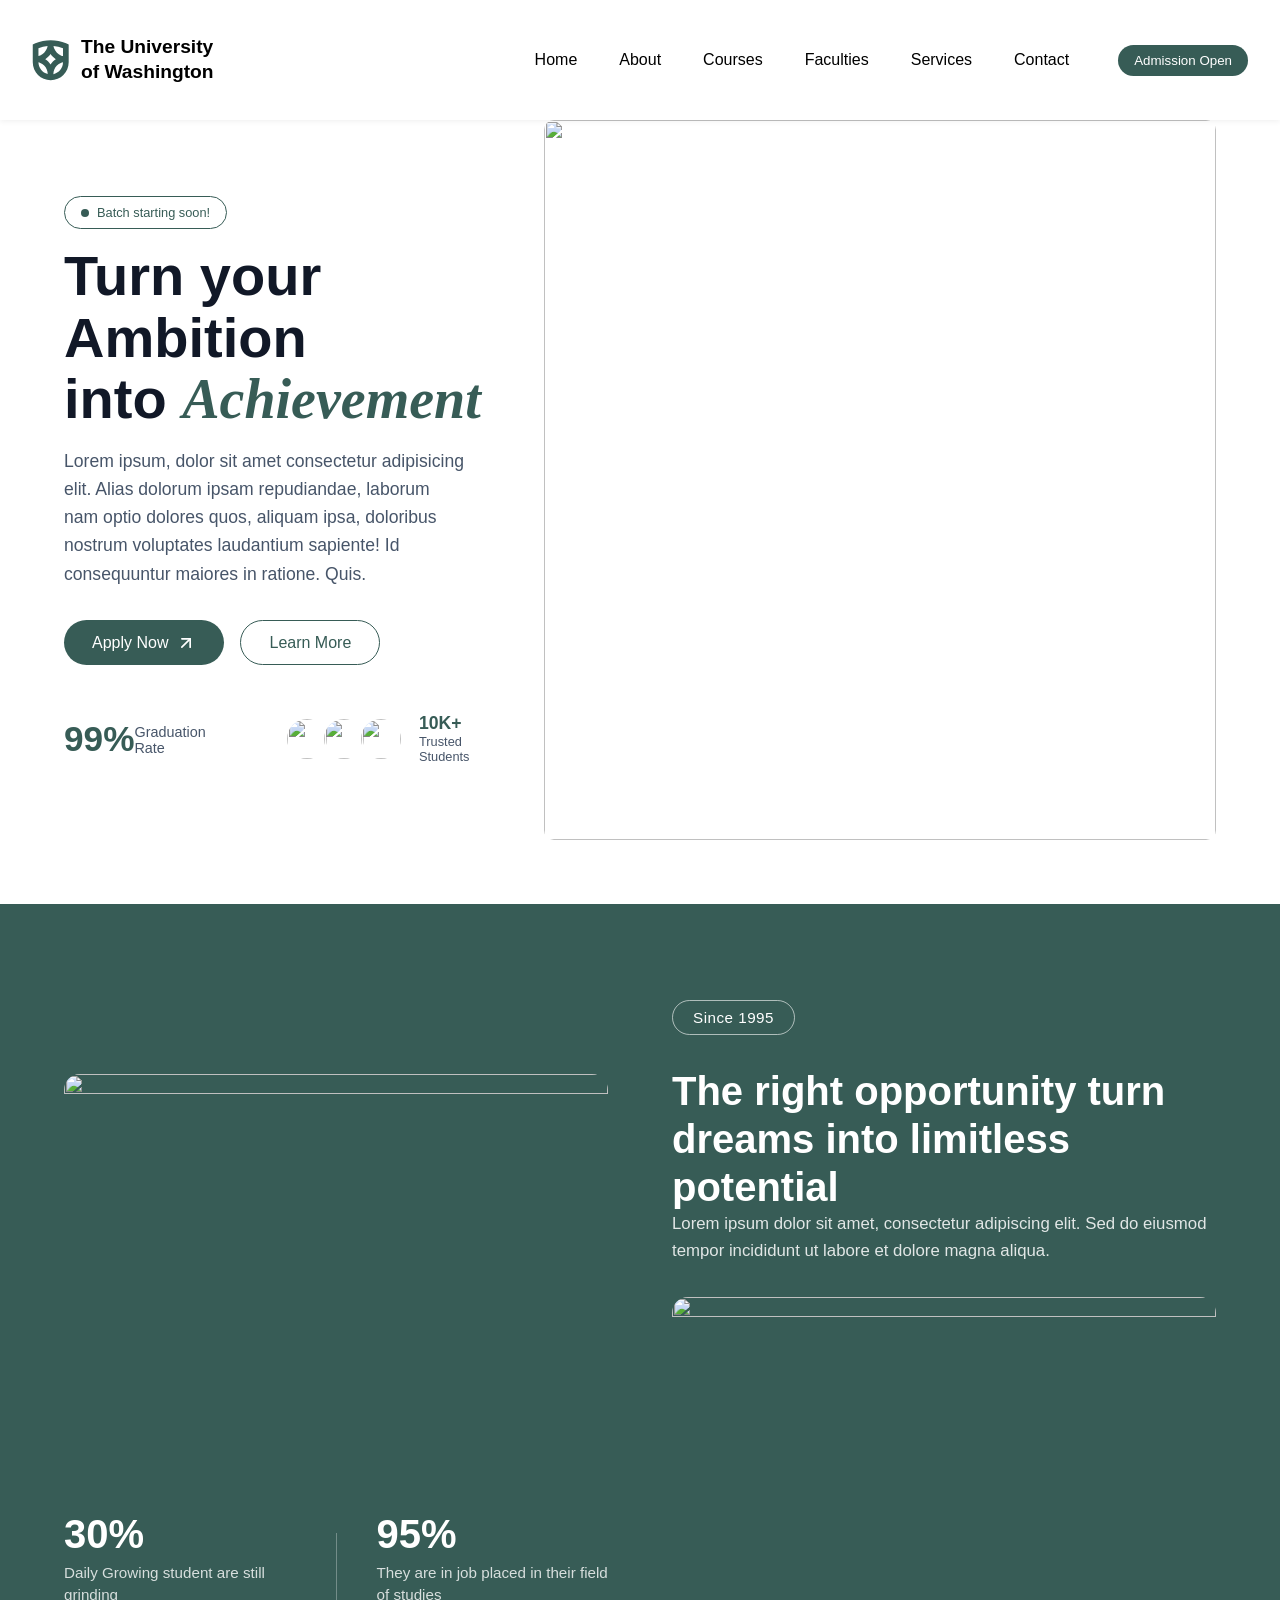
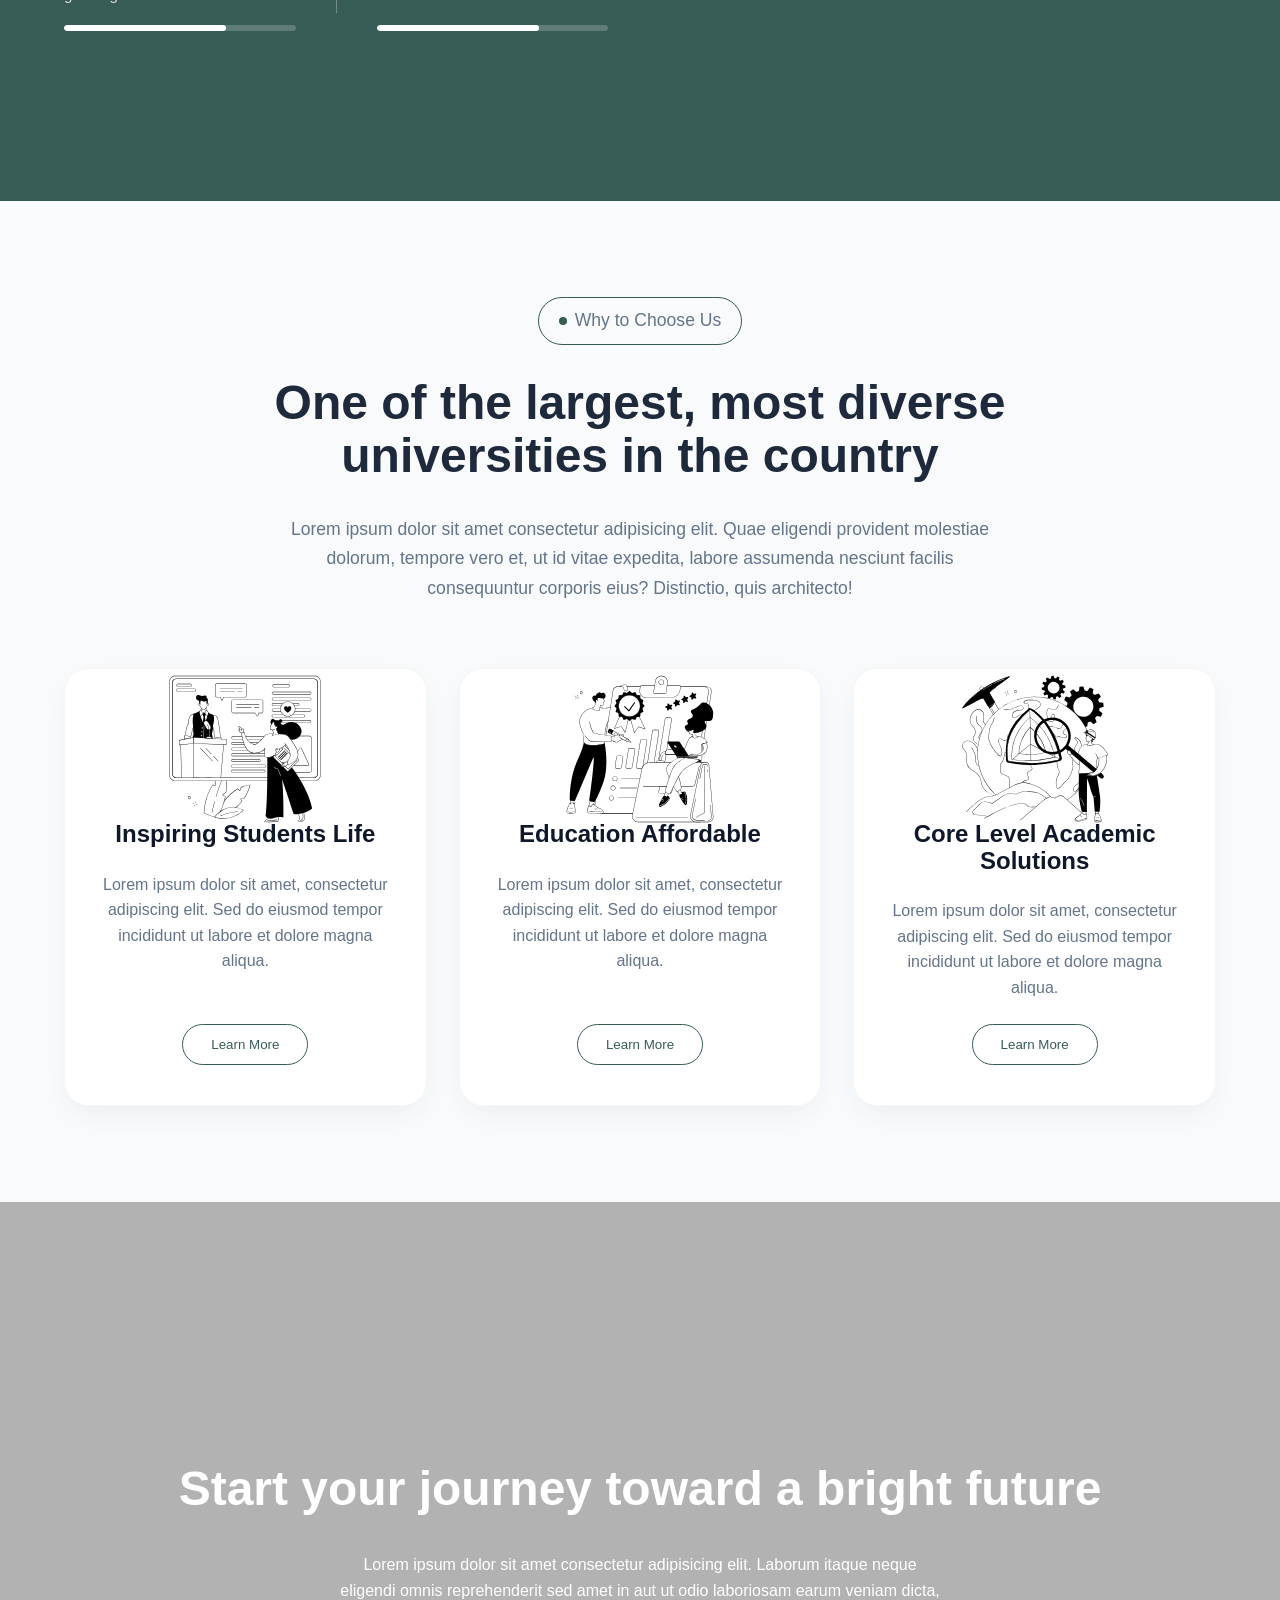
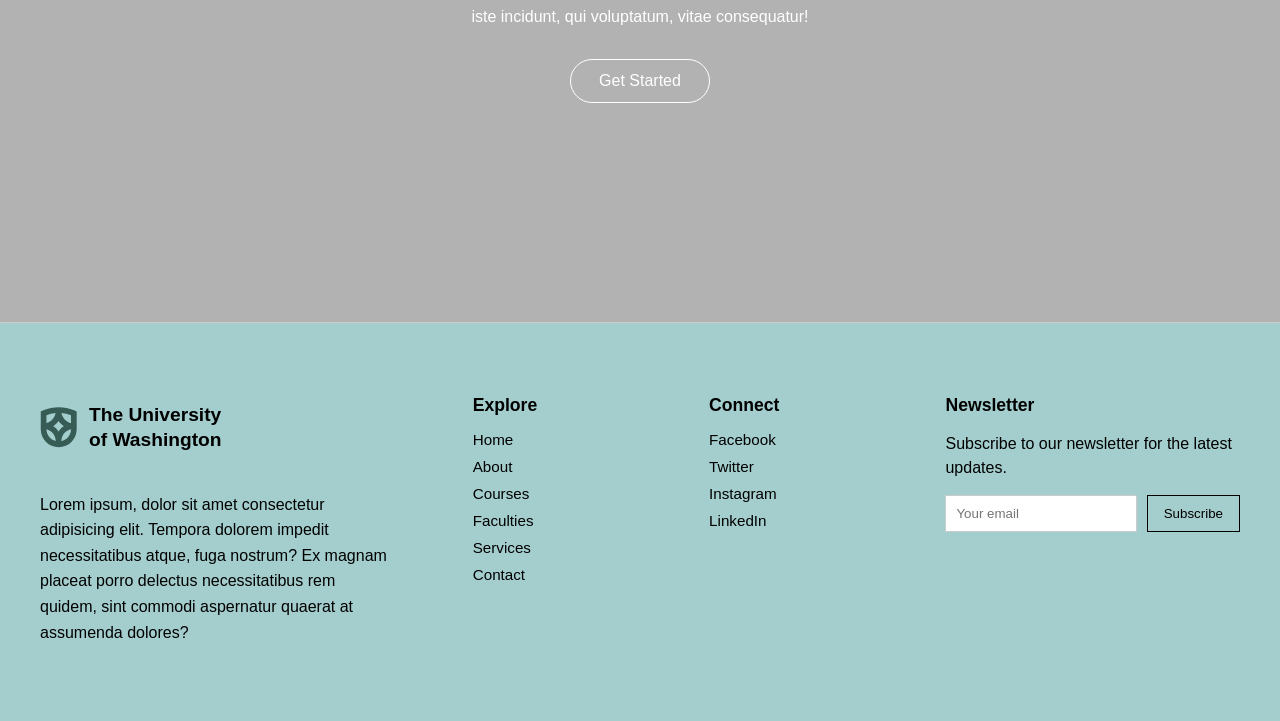
==== commit c4b48ef9: "refactor: clean up HTML class attributes and simplify SVG markup formatting" ====
--- a/index.html
+++ b/index.html
@@ -13,24 +13,15 @@
         <nav id="mainNav">
             <div class="logoContainer">
                 <a href="" class="logo">
-                    <svg xmlns="http://www.w3.org/2000/svg" width="37" height="41" viewBox="0 0 37 41" fill="none"
-                        id="Logo">
-                        <g transform="translate(0, 0)
-    rotate(0 18.5 20.5)" id="logogram" style="opacity: 1;">
-                            <path fill="#375C56"
-                                d="M6.44649 8.24049V15.9847C7.05349 15.8378 7.6496 15.6437 8.22926 15.4036C9.69678 14.7957 11.0302 13.9048 12.1534 12.7816C13.2766 11.6584 14.1675 10.325 14.7754 8.85746C15.1553 7.94029 15.42 6.98197 15.5651 6.00442C12.4602 6.30501 9.38828 7.05037 6.44649 8.24049ZM0.754395 4.49805V16.3243V22.0164V22.1943C0.754395 32.1165 8.7979 40.16 18.7201 40.16C28.6422 40.16 36.6857 32.1165 36.6857 22.1943V22.0164V16.3243V4.49805L34.0549 3.35287C24.2749 -0.904325 13.1652 -0.904325 3.38521 3.35287L0.754395 4.49805ZM6.44753 22.3563C6.52078 28.0198 10.43 32.7583 15.6961 34.0926C15.6936 32.5108 15.3808 30.9448 14.7754 29.4833C14.1675 28.0158 13.2766 26.6824 12.1534 25.5592C11.0302 24.436 9.69678 23.545 8.22926 22.9372C7.64993 22.6972 7.05418 22.5032 6.44753 22.3563ZM18.5422 24.4607C17.8615 23.4069 17.0696 22.4256 16.1783 21.5343C15.287 20.6429 14.3056 19.8511 13.2519 19.1704C14.3056 18.4897 15.287 17.6978 16.1783 16.8065C17.0696 15.9152 17.8615 14.9338 18.5422 13.88C19.2229 14.9338 20.0147 15.9152 20.9061 16.8065C21.7974 17.6978 22.7787 18.4897 23.8325 19.1704C22.7787 19.8511 21.7974 20.6429 20.9061 21.5343C20.0147 22.4256 19.2229 23.4069 18.5422 24.4607ZM21.3882 34.177C26.8584 32.9644 30.9556 28.1018 30.9934 22.2756C30.2635 22.4292 29.5476 22.6503 28.8551 22.9372C27.3876 23.545 26.0542 24.436 24.931 25.5592C23.8078 26.6824 22.9168 28.0158 22.309 29.4833C21.7011 30.9508 21.3882 32.5237 21.3882 34.1121V34.177ZM28.8551 15.4036C29.5476 15.6905 30.2636 15.9116 30.9936 16.0652V8.24049C27.938 7.00431 24.7419 6.24799 21.5145 5.97153C21.6585 6.96047 21.9248 7.93001 22.309 8.85746C22.9168 10.325 23.8078 11.6584 24.931 12.7816C26.0542 13.9048 27.3876 14.7957 28.8551 15.4036Z"
-                                clip-rule="evenodd" fill-rule="evenodd"></path>
+                    <svg xmlns="http://www.w3.org/2000/svg" width="37" height="41" viewBox="0 0 37 41" fill="none" id="Logo">
+                        <g transform="translate(0, 0) rotate(0 18.5 20.5)" id="logogram" style="opacity: 1;">
+                            <path fill="#375C56" d="M6.44649 8.24049V15.9847C7.05349 15.8378 7.6496 15.6437 8.22926 15.4036C9.69678 14.7957 11.0302 13.9048 12.1534 12.7816C13.2766 11.6584 14.1675 10.325 14.7754 8.85746C15.1553 7.94029 15.42 6.98197 15.5651 6.00442C12.4602 6.30501 9.38828 7.05037 6.44649 8.24049ZM0.754395 4.49805V16.3243V22.0164V22.1943C0.754395 32.1165 8.7979 40.16 18.7201 40.16C28.6422 40.16 36.6857 32.1165 36.6857 22.1943V22.0164V16.3243V4.49805L34.0549 3.35287C24.2749 -0.904325 13.1652 -0.904325 3.38521 3.35287L0.754395 4.49805ZM6.44753 22.3563C6.52078 28.0198 10.43 32.7583 15.6961 34.0926C15.6936 32.5108 15.3808 30.9448 14.7754 29.4833C14.1675 28.0158 13.2766 26.6824 12.1534 25.5592C11.0302 24.436 9.69678 23.545 8.22926 22.9372C7.64993 22.6972 7.05418 22.5032 6.44753 22.3563ZM18.5422 24.4607C17.8615 23.4069 17.0696 22.4256 16.1783 21.5343C15.287 20.6429 14.3056 19.8511 13.2519 19.1704C14.3056 18.4897 15.287 17.6978 16.1783 16.8065C17.0696 15.9152 17.8615 14.9338 18.5422 13.88C19.2229 14.9338 20.0147 15.9152 20.9061 16.8065C21.7974 17.6978 22.7787 18.4897 23.8325 19.1704C22.7787 19.8511 21.7974 20.6429 20.9061 21.5343C20.0147 22.4256 19.2229 23.4069 18.5422 24.4607ZM21.3882 34.177C26.8584 32.9644 30.9556 28.1018 30.9934 22.2756C30.2635 22.4292 29.5476 22.6503 28.8551 22.9372C27.3876 23.545 26.0542 24.436 24.931 25.5592C23.8078 26.6824 22.9168 28.0158 22.309 29.4833C21.7011 30.9508 21.3882 32.5237 21.3882 34.1121V34.177ZM28.8551 15.4036C29.5476 15.6905 30.2636 15.9116 30.9936 16.0652V8.24049C27.938 7.00431 24.7419 6.24799 21.5145 5.97153C21.6585 6.96047 21.9248 7.93001 22.309 8.85746C22.9168 10.325 23.8078 11.6584 24.931 12.7816C26.0542 13.9048 27.3876 14.7957 28.8551 15.4036Z" clip-rule="evenodd" fill-rule="evenodd"></path>
                         </g>
-                        <g transform="" id="logotype" style="opacity: 1;"></g>
+                        <g id="logotype" style="opacity: 1;"></g>
                     </svg>
                     <h3>The University <br>of Washington</h3>
                 </a>
             </div>
-            <button class="hamburger" id="hamburgerBtn" aria-label="Toggle navigation" aria-expanded="false">
-                <span class="bar"></span>
-                <span class="bar"></span>
-                <span class="bar"></span>
-            </button>
             <div class="linksContainer">
                 <div class="navLinks">
                     <a href="/">Home</a>
@@ -58,10 +49,7 @@
                         Id consequuntur maiores in ratione. Quis.</p>
                 </div>
                 <div class="actionBtn">
-                    <button class="applyBtn">Apply Now <svg xmlns="http://www.w3.org/2000/svg" width="20" height="20o"
-                            viewBox="0 0 24 24" fill="none" stroke="currentColor" stroke-width="2"
-                            stroke-linecap="round" stroke-linejoin="round"
-                            class="lucide lucide-arrow-up-right-icon lucide-arrow-up-right">
+                    <button class="applyBtn">Apply Now <svg xmlns="http://www.w3.org/2000/svg" width="20" height="20" viewBox="0 0 24 24" fill="none" stroke="currentColor" stroke-width="2" stroke-linecap="round" stroke-linejoin="round" class="lucide lucide-arrow-up-right-icon lucide-arrow-up-right">
                             <path d="M7 7h10v10" />
                             <path d="M7 17 17 7" />
                         </svg> </button>
@@ -76,7 +64,7 @@
                         <img src="https://images.pexels.com/photos/15393590/pexels-photo-15393590.jpeg" alt="">
                         <img src="https://images.pexels.com/photos/15393590/pexels-photo-15393590.jpeg" alt="">
                         <img src="https://images.pexels.com/photos/15393590/pexels-photo-15393590.jpeg" alt="">
-                        <div class="">
+                        <div>
                             <span>10K+</span>
                             <p>Trusted Students</p>
                         </div>
@@ -91,7 +79,7 @@
             <div class="left">
                 <img src="https://images.pexels.com/photos/31513418/pexels-photo-31513418.jpeg" alt="">
                 <div class="stats">
-                    <div class="">
+                    <div>
                         <h1>30%</h1>
                         <p>Daily Growing student are still grinding</p>
                         <div class="progress"></div>
@@ -99,7 +87,7 @@
 
                     <hr>
 
-                    <div class="">
+                    <div>
                         <h1>95%</h1>
                         <p>They are in job placed in their field of studies</p>
                         <div class="progress"></div>
@@ -110,7 +98,7 @@
                 <div class="badge">
                     <h2>Since 1995</h2>
                 </div>
-                <div class="">
+                <div>
                     <h1>The right opportunity turn dreams into limitless potential</h1>
                     <p>Lorem ipsum dolor sit amet, consectetur adipiscing elit. Sed do eiusmod tempor incididunt ut
                         labore et dolore magna aliqua. </p>
@@ -129,7 +117,7 @@
                 Distinctio, quis architecto!</p>
             <div class="cardContainer">
                 <div class="card">
-                    <div class="">
+                    <div>
                         <img src="/assets/inspiration.svg" alt="">
                     </div>
                     <h1>Inspiring Students Life</h1>
@@ -139,7 +127,7 @@
                 </div>
 
                 <div class="card">
-                    <div class="">
+                    <div>
                         <img src="/assets/education.svg" alt="">
                     </div>
                     <h1>Education Affordable</h1>
@@ -149,7 +137,7 @@
                 </div>
 
                 <div class="card">
-                    <div class="">
+                    <div>
                         <img src="/assets/core.svg" alt="">
                     </div>
                     <h1>Core Level Academic Solutions</h1>
@@ -169,72 +157,42 @@
     </main>
     <footer>
         <div class="logoContainer">
-                <a href="" class="logo">
-                    <svg xmlns="http://www.w3.org/2000/svg" width="37" height="41" viewBox="0 0 37 41" fill="none"
-                        id="Logo">
-                        <g transform="translate(0, 0)
-    rotate(0 18.5 20.5)" id="logogram" style="opacity: 1;">
-                            <path fill="#375C56"
-                                d="M6.44649 8.24049V15.9847C7.05349 15.8378 7.6496 15.6437 8.22926 15.4036C9.69678 14.7957 11.0302 13.9048 12.1534 12.7816C13.2766 11.6584 14.1675 10.325 14.7754 8.85746C15.1553 7.94029 15.42 6.98197 15.5651 6.00442C12.4602 6.30501 9.38828 7.05037 6.44649 8.24049ZM0.754395 4.49805V16.3243V22.0164V22.1943C0.754395 32.1165 8.7979 40.16 18.7201 40.16C28.6422 40.16 36.6857 32.1165 36.6857 22.1943V22.0164V16.3243V4.49805L34.0549 3.35287C24.2749 -0.904325 13.1652 -0.904325 3.38521 3.35287L0.754395 4.49805ZM6.44753 22.3563C6.52078 28.0198 10.43 32.7583 15.6961 34.0926C15.6936 32.5108 15.3808 30.9448 14.7754 29.4833C14.1675 28.0158 13.2766 26.6824 12.1534 25.5592C11.0302 24.436 9.69678 23.545 8.22926 22.9372C7.64993 22.6972 7.05418 22.5032 6.44753 22.3563ZM18.5422 24.4607C17.8615 23.4069 17.0696 22.4256 16.1783 21.5343C15.287 20.6429 14.3056 19.8511 13.2519 19.1704C14.3056 18.4897 15.287 17.6978 16.1783 16.8065C17.0696 15.9152 17.8615 14.9338 18.5422 13.88C19.2229 14.9338 20.0147 15.9152 20.9061 16.8065C21.7974 17.6978 22.7787 18.4897 23.8325 19.1704C22.7787 19.8511 21.7974 20.6429 20.9061 21.5343C20.0147 22.4256 19.2229 23.4069 18.5422 24.4607ZM21.3882 34.177C26.8584 32.9644 30.9556 28.1018 30.9934 22.2756C30.2635 22.4292 29.5476 22.6503 28.8551 22.9372C27.3876 23.545 26.0542 24.436 24.931 25.5592C23.8078 26.6824 22.9168 28.0158 22.309 29.4833C21.7011 30.9508 21.3882 32.5237 21.3882 34.1121V34.177ZM28.8551 15.4036C29.5476 15.6905 30.2636 15.9116 30.9936 16.0652V8.24049C27.938 7.00431 24.7419 6.24799 21.5145 5.97153C21.6585 6.96047 21.9248 7.93001 22.309 8.85746C22.9168 10.325 23.8078 11.6584 24.931 12.7816C26.0542 13.9048 27.3876 14.7957 28.8551 15.4036Z"
-                                clip-rule="evenodd" fill-rule="evenodd"></path>
-                        </g>
-                        <g transform="" id="logotype" style="opacity: 1;"></g>
-                    </svg>
-                    <h3>The University <br>of Washington</h3>
-                </a>
-                <p>Lorem ipsum, dolor sit amet consectetur adipisicing elit. Tempora dolorem impedit necessitatibus atque, fuga nostrum? Ex magnam placeat porro delectus necessitatibus rem quidem, sint commodi aspernatur quaerat at assumenda dolores?</p>
-            </div>
-            <div class="column1">
-                <h1>Explore</h1>
-                <a href="">Home</a>
-                <a href="">About</a>
-                <a href="">Courses</a>
-                <a href="">Faculties</a>
-                <a href="">Services</a>
-                <a href="">Contact</a>
-            </div>
-            <div class="column2">
-                <h1>Connect</h1>
-                <a href="">Facebook</a>
-                <a href="">Twitter</a>
-                <a href="">Instagram</a>
-                <a href="">LinkedIn</a>
-            </div>
-            <div class="column3">
-                <h1>Newsletter</h1>
-                <p>Subscribe to our newsletter for the latest updates.</p>
-                <form>
-                    <input type="email" placeholder="Your email">
-                    <button type="submit">Subscribe</button>
-                </form>
-            </div>
+            <a href="" class="logo">
+                <svg xmlns="http://www.w3.org/2000/svg" width="37" height="41" viewBox="0 0 37 41" fill="none" id="Logo">
+                    <g transform="translate(0, 0) rotate(0 18.5 20.5)" id="logogram" style="opacity: 1;">
+                        <path fill="#375C56" d="M6.44649 8.24049V15.9847C7.05349 15.8378 7.6496 15.6437 8.22926 15.4036C9.69678 14.7957 11.0302 13.9048 12.1534 12.7816C13.2766 11.6584 14.1675 10.325 14.7754 8.85746C15.1553 7.94029 15.42 6.98197 15.5651 6.00442C12.4602 6.30501 9.38828 7.05037 6.44649 8.24049ZM0.754395 4.49805V16.3243V22.0164V22.1943C0.754395 32.1165 8.7979 40.16 18.7201 40.16C28.6422 40.16 36.6857 32.1165 36.6857 22.1943V22.0164V16.3243V4.49805L34.0549 3.35287C24.2749 -0.904325 13.1652 -0.904325 3.38521 3.35287L0.754395 4.49805ZM6.44753 22.3563C6.52078 28.0198 10.43 32.7583 15.6961 34.0926C15.6936 32.5108 15.3808 30.9448 14.7754 29.4833C14.1675 28.0158 13.2766 26.6824 12.1534 25.5592C11.0302 24.436 9.69678 23.545 8.22926 22.9372C7.64993 22.6972 7.05418 22.5032 6.44753 22.3563ZM18.5422 24.4607C17.8615 23.4069 17.0696 22.4256 16.1783 21.5343C15.287 20.6429 14.3056 19.8511 13.2519 19.1704C14.3056 18.4897 15.287 17.6978 16.1783 16.8065C17.0696 15.9152 17.8615 14.9338 18.5422 13.88C19.2229 14.9338 20.0147 15.9152 20.9061 16.8065C21.7974 17.6978 22.7787 18.4897 23.8325 19.1704C22.7787 19.8511 21.7974 20.6429 20.9061 21.5343C20.0147 22.4256 19.2229 23.4069 18.5422 24.4607ZM21.3882 34.177C26.8584 32.9644 30.9556 28.1018 30.9934 22.2756C30.2635 22.4292 29.5476 22.6503 28.8551 22.9372C27.3876 23.545 26.0542 24.436 24.931 25.5592C23.8078 26.6824 22.9168 28.0158 22.309 29.4833C21.7011 30.9508 21.3882 32.5237 21.3882 34.1121V34.177ZM28.8551 15.4036C29.5476 15.6905 30.2636 15.9116 30.9936 16.0652V8.24049C27.938 7.00431 24.7419 6.24799 21.5145 5.97153C21.6585 6.96047 21.9248 7.93001 22.309 8.85746C22.9168 10.325 23.8078 11.6584 24.931 12.7816C26.0542 13.9048 27.3876 14.7957 28.8551 15.4036Z" clip-rule="evenodd" fill-rule="evenodd"></path>
+                    </g>
+                    <g id="logotype" style="opacity: 1;"></g>
+                </svg>
+                <h3>The University <br>of Washington</h3>
+            </a>
+            <p>Lorem ipsum, dolor sit amet consectetur adipisicing elit. Tempora dolorem impedit necessitatibus atque, fuga nostrum? Ex magnam placeat porro delectus necessitatibus rem quidem, sint commodi aspernatur quaerat at assumenda dolores?</p>
+        </div>
+        <div class="column1">
+            <h1>Explore</h1>
+            <a href="">Home</a>
+            <a href="">About</a>
+            <a href="">Courses</a>
+            <a href="">Faculties</a>
+            <a href="">Services</a>
+            <a href="">Contact</a>
+        </div>
+        <div class="column2">
+            <h1>Connect</h1>
+            <a href="">Facebook</a>
+            <a href="">Twitter</a>
+            <a href="">Instagram</a>
+            <a href="">LinkedIn</a>
+        </div>
+        <div class="column3">
+            <h1>Newsletter</h1>
+            <p>Subscribe to our newsletter for the latest updates.</p>
+            <form>
+                <input type="email" placeholder="Your email">
+                <button type="submit">Subscribe</button>
+            </form>
+        </div>
     </footer>
 </body>
 
-<script>
-    const nav = document.getElementById('mainNav');
-    const btn = document.getElementById('hamburgerBtn');
-
-    btn.addEventListener('click', () => {
-        const isOpen = nav.classList.toggle('nav-open');
-        btn.setAttribute('aria-expanded', isOpen);
-    });
-
-    // Close menu when a nav link is clicked (useful on single-page or hash navigation)
-    nav.querySelectorAll('.navLinks a').forEach(link => {
-        link.addEventListener('click', () => {
-            nav.classList.remove('nav-open');
-            btn.setAttribute('aria-expanded', 'false');
-        });
-    });
-
-    // Close menu when clicking outside
-    document.addEventListener('click', (e) => {
-        if (!nav.contains(e.target)) {
-            nav.classList.remove('nav-open');
-            btn.setAttribute('aria-expanded', 'false');
-        }
-    });
-</script>
-
 </html>
--- a/style.css
+++ b/style.css
@@ -83,50 +83,6 @@
     background: #2f4e47;
 }
 
-.hamburger {
-    display: none;
-    flex-direction: column;
-    justify-content: center;
-    align-items: center;
-    gap: 5px;
-    width: 40px;
-    height: 40px;
-    background: none;
-    border: none;
-    cursor: pointer;
-    padding: 4px;
-    border-radius: 8px;
-    transition: background 0.2s ease;
-    flex-shrink: 0;
-}
-
-.hamburger:hover {
-    background: rgba(55, 92, 86, 0.08);
-}
-
-.hamburger .bar {
-    display: block;
-    width: 24px;
-    height: 2px;
-    background: #333;
-    border-radius: 2px;
-    transition: transform 0.3s ease, opacity 0.3s ease;
-    transform-origin: center;
-}
-
-nav.nav-open .hamburger .bar:nth-child(1) {
-    transform: translateY(7px) rotate(45deg);
-}
-
-nav.nav-open .hamburger .bar:nth-child(2) {
-    opacity: 0;
-    transform: scaleX(0);
-}
-
-nav.nav-open .hamburger .bar:nth-child(3) {
-    transform: translateY(-7px) rotate(-45deg);
-}
-
 .home {
     display: flex;
     gap: 2rem;
@@ -164,7 +120,6 @@
     background: var(--color-375c56);
     border-radius: 50%;
     animation: glow 1.5s infinite;
-
 }
 
 .badge p {
@@ -172,10 +127,22 @@
     color: var(--color-375c56);
     font-size: 0.8rem;
     position: relative;
+    font-weight: 500;
 }
 
 .content h1 {
     font-size: 3.5rem;
+    margin: 1rem 0;
+    line-height: 1.1;
+    color: #111827;
+}
+
+.content p {
+    font-size: 1.1rem;
+    color: #475569;
+    line-height: 1.6;
+    margin: 0;
+    max-width: 90%;
 }
 
 .content h1 span {
@@ -187,12 +154,14 @@
 .actionBtn {
     display: flex;
     gap: 1rem;
-    margin-top: 1rem;
+    margin-top: 2rem;
 }
 
 .actionBtn button {
     border-radius: 50px;
-    padding: 0.5rem 1rem;
+    padding: 0.8rem 1.75rem;
+    font-size: 1rem;
+    font-weight: 500;
     cursor: pointer;
     transition: all 0.3s ease;
 }
@@ -206,19 +175,44 @@
     border: none;
 }
 
+.applyBtn:hover {
+    background: #2f4e47;
+}
+
 .learnBtn {
     color: var(--color-375c56);
+    background: transparent;
     border: 1px solid var(--color-375c56);
 }
 
+.learnBtn:hover {
+    background: var(--color-375c56);
+    color: white;
+}
+
 .footer {
     display: flex;
-    gap: 2rem;
-    margin-top: 2rem;
+    gap: 3rem;
+    margin-top: 3rem;
+    align-items: center;
 }
 
 .stats {
-    text-align: center;
+    text-align: left;
+    display: flex;
+}
+
+.stats h1 {
+    margin: 0;
+    font-size: 2.2rem;
+    color: var(--color-375c56);
+    line-height: 1;
+}
+
+.stats p {
+    margin: 0.2rem 0 0 0;
+    font-size: 0.9rem;
+    color: #475569;
 }
 
 .banner {
@@ -228,24 +222,41 @@
 }
 
 .banner img {
-    width: 25px;
-    height: 25px;
+    width: 40px;
+    height: 40px;
     object-fit: cover;
     border-radius: 50%;
+    border: 2px solid white;
+    margin-left: -15px;
+}
+
+.banner img:first-child {
+    margin-left: 0;
 }
 
 .banner div {
     display: flex;
-    align-items: center;
-    gap: 0.2rem;
+    flex-direction: column;
+    justify-content: center;
+    gap: 0;
+    margin-left: 0.5rem;
 }
 
 .banner div span {
     color: var(--color-375c56);
+    font-size: 1.1rem;
+    font-weight: 600;
+}
+
+.banner div p {
+    margin: 0;
+    color: #475569;
+    font-size: 0.8rem;
 }
 
 .right {
     width: 60%;
+    height: 100%;
 }
 
 .mainImg {
@@ -257,12 +268,11 @@
 
 .feature {
     display: flex;
-    gap: 3rem;
-    padding: 2rem 4rem;
+    gap: 4rem;
+    padding: 6rem 4rem;
     background-color: var(--color-375c56);
-    min-height: 100vh;
-    margin-top: 2rem;
-    align-items: start;
+    margin-top: 4rem;
+    align-items: center;
 }
 
 .feature .left,
@@ -271,46 +281,51 @@
     color: white;
     display: flex;
     flex-direction: column;
-    gap: 1.5rem;
+    gap: 2rem;
 }
 
 .feature img {
     width: 100%;
-    border-radius: 12px;
+    border-radius: 16px;
     object-fit: cover;
 }
 
-.feature .left img {
-    height: 600px;
-}
-
+.feature .left img,
 .feature .right img {
-    height: 600px;
+    height: auto;
+    aspect-ratio: 4 / 3;
 }
 
 .feature .left .stats {
     display: flex;
     align-items: center;
-    gap: 2rem;
-    margin-top: 1rem;
+    gap: 2.5rem;
+}
+
+.feature .stats > div {
+    flex: 1;
 }
 
 .feature .stats h1 {
-    font-size: 2rem;
-    margin-bottom: 0.3rem;
+    font-size: 2.5rem;
+    margin: 0 0 0.5rem 0;
+    line-height: 1;
+    color: white;
 }
 
 .feature .stats p {
-    font-size: 0.9rem;
+    font-size: 0.95rem;
     opacity: 0.8;
-}
-
+    margin: 0;
+    line-height: 1.4;
+    color: white;
+}
 
 .feature .progress {
     height: 6px;
     background: rgba(255, 255, 255, 0.2);
     border-radius: 10px;
-    margin-top: 0.5rem;
+    margin-top: 1.25rem;
     position: relative;
     overflow: hidden;
 }
@@ -327,9 +342,10 @@
 /* vertical divider */
 .feature hr {
     width: 1px;
-    height: 60px;
+    height: 80px;
     background: rgba(255, 255, 255, 0.3);
     border: none;
+    margin: 0;
 }
 
 /* badge */
@@ -337,99 +353,110 @@
     border: 1px solid rgba(255, 255, 255, 0.6);
     border-radius: 50px;
     width: fit-content;
-    padding: 0.4rem 1rem;
-    letter-spacing: 1px;
+    padding: 0.5rem 1.25rem;
+    letter-spacing: 0.5px;
 }
 
 .feature .right .badge h2 {
     margin: 0;
+    font-size: 0.95rem;
+    font-weight: 500;
 }
 
 /* heading */
 .feature .right h1 {
-    font-size: 2.2rem;
-    line-height: 1.3;
-    max-width: 500px;
+    font-size: 2.5rem;
+    line-height: 1.2;
+    margin: 0;
 }
 
 /* paragraph */
 .feature .right p {
-    font-size: 1rem;
+    font-size: 1.05rem;
     opacity: 0.85;
-    max-width: 450px;
+    line-height: 1.6;
+    margin: 0;
 }
 
 .why {
     display: flex;
     flex-direction: column;
     align-items: center;
-    gap: 1.5rem;
-    padding: 3rem 4rem;
-    margin-top: 2rem;
-    background: #f7fafb;
+    gap: 2rem;
+    padding: 6rem 4rem;
+    background: #f8fafc;
 }
 
 .why .badge {
     border-color: var(--color-375c56);
-    padding: 0.6rem 1.1rem;
+    padding: 0.5rem 1.25rem;
 }
 
 .why h1 {
-    font-size: 2.8rem;
+    font-size: 3rem;
     max-width: 900px;
     text-align: center;
     line-height: 1.1;
     margin: 0;
-    color: #1f2937;
+    color: #1e293b;
+    font-weight: 700;
 }
 
 .why p {
-    max-width: 720px;
-    margin: 0;
-    font-size: 1rem;
-    line-height: 1.8;
-    color: #475569;
+    max-width: 700px;
+    margin: 0;
+    font-size: 1.1rem;
+    line-height: 1.7;
+    color: #64748b;
     text-align: center;
 }
 
 .cardContainer {
-    display: flex;
-    flex-wrap: wrap;
-    gap: 1.5rem;
-    justify-content: center;
+    display: grid;
+    grid-template-columns: repeat(auto-fit, minmax(320px, 1fr));
+    gap: 2rem;
     width: 100%;
     max-width: 1200px;
+    margin-top: 2rem;
 }
 
 .card {
     background: white;
-    border-radius: 18px;
-    padding: 1.75rem 1.5rem;
-    flex: 1 1 280px;
-    min-width: 260px;
-    max-width: 360px;
+    border-radius: 24px;
+    padding: 2.5rem 2rem;
     display: flex;
     flex-direction: column;
-    gap: 1rem;
+    gap: 1.5rem;
     align-items: center;
     text-align: center;
-    box-shadow: 0 18px 45px rgba(55, 92, 86, 0.08);
-    border: 1px solid rgba(55, 92, 86, 0.08);
-    transition: all 0.3s ease;
+    box-shadow: 0 10px 30px -10px rgba(55, 92, 86, 0.1);
+    border: 1px solid rgba(55, 92, 86, 0.05);
+    transition: all 0.4s cubic-bezier(0.4, 0, 0.2, 1);
+    position: relative;
+    overflow: hidden;
 }
 
 .card:hover {
-    transform: translateY(-5px);
-    box-shadow: 0 25px 60px rgba(55, 92, 86, 0.15);
-    border: 1px solid var(--color-375c56);
+    transform: translateY(-10px);
+    box-shadow: 0 20px 40px -15px rgba(55, 92, 86, 0.2);
+    border-color: var(--color-375c56);
 }
 
 .card div {
-    display: grid;
-    place-items: center;
-    background: rgba(108, 213, 191, 0.15);
-    border-radius: 18px;
-    margin-bottom: 0.25rem;
+    display: flex;
+    align-items: center;
+    justify-content: center;
+    background: rgba(108, 213, 191, 0.1);
+    border-radius: 20px;
+    width: 80px;
+    height: 80px;
+    margin-bottom: 0.5rem;
+    transition: transform 0.3s ease;
+}
+
+.card:hover div {
+    transform: scale(1.1) rotate(5deg);
+    background: rgba(108, 213, 191, 0.2);
 }
 
 .card img {
@@ -439,217 +466,35 @@
 }
 
 .card h1 {
-    font-size: 1.15rem;
-    margin: 0;
-    color: #111827;
+    font-size: 1.5rem;
+    margin: 0;
+    color: #0f172a;
+    font-weight: 600;
 }
 
 .card p {
     margin: 0;
-    font-size: 0.95rem;
-    line-height: 1.75;
-    color: #475569;
+    font-size: 1rem;
+    line-height: 1.6;
+    color: #64748b;
 }
 
 .card button {
-    border-radius: 999px;
-    padding: 0.75rem 1.4rem;
-    border: none;
+    margin-top: auto;
+    border-radius: 50px;
+    padding: 0.75rem 1.75rem;
+    border: 1.5px solid var(--color-375c56);
+    background: transparent;
+    color: var(--color-375c56);
+    font-weight: 500;
+    cursor: pointer;
+    transition: all 0.3s ease;
+}
+
+.card button:hover {
     background: var(--color-375c56);
     color: white;
-    cursor: pointer;
-    transition: transform 0.2s ease, background 0.2s ease;
-    align-self: center;
-}
-
-.card button:hover {
-    background: #2f4e47;
-    transform: translateY(-2px);
-}
-
-/* ── Tablet: 1080px ───────────────────────────────────── */
-@media (max-width: 1080px) {
-
-    .home {
-        flex-direction: column;
-        padding-left: 2rem;
-        padding-right: 2rem;
-        height: auto;
-        padding-top: 3rem;
-        padding-bottom: 3rem;
-    }
-
-    .home .left {
-        width: 100%;
-    }
-
-    .home .right {
-        width: 100%;
-        max-height: 480px;
-        overflow: hidden;
-        border-radius: 12px;
-    }
-
-    .feature {
-        flex-direction: column;
-        padding-left: 2rem;
-        padding-right: 2rem;
-        min-height: auto;
-    }
-
-    .feature .left,
-    .feature .right {
-        width: 100%;
-    }
-
-    .feature .left img,
-    .feature .right img {
-        height: 400px;
-    }
-
-    .cardContainer {
-        gap: 1rem;
-    }
-}
-
-/* ── Mobile: 720px ───────────────────────────────────── */
-@media (max-width: 720px) {
-
-    /* Hamburger menu */
-    .hamburger {
-        display: flex;
-    }
-
-    .linksContainer {
-        display: none;
-        flex-direction: column;
-        align-items: flex-start;
-        gap: 1rem;
-        width: 100%;
-        padding: 1rem 0 1.25rem;
-        border-top: 1px solid rgba(0, 0, 0, 0.07);
-        animation: slideDown 0.25s ease;
-    }
-
-    nav.nav-open .linksContainer {
-        display: flex;
-    }
-
-    nav {
-        flex-wrap: wrap;
-    }
-
-    .navLinks {
-        flex-direction: column;
-        width: 100%;
-        gap: 0.25rem;
-    }
-
-    .navLinks a {
-        border-color: rgba(0, 0, 0, 0.08);
-        width: 100%;
-        border-radius: 10px;
-        padding: 0.65rem 1rem;
-    }
-
-    .navLinks a:hover {
-        background: rgba(55, 92, 86, 0.07);
-        color: var(--color-375c56);
-    }
-
-    .admissionbtn {
-        width: 100%;
-        padding: 0.75rem 1rem;
-        border-radius: 10px;
-        text-align: center;
-    }
-
-    /* Sections */
-    .home,
-    .feature,
-    .why {
-        padding-left: 1.25rem;
-        padding-right: 1.25rem;
-    }
-
-    .home {
-        gap: 1.5rem;
-        padding-top: 2rem;
-        padding-bottom: 2rem;
-    }
-
-    /* Hero typography */
-    .content h1 {
-        font-size: 2.2rem;
-        line-height: 1.2;
-    }
-
-    /* Hero stats footer */
-    .footer {
-        flex-wrap: wrap;
-        gap: 1rem;
-        margin-top: 1.5rem;
-    }
-
-    /* Action buttons */
-    .actionBtn {
-        flex-wrap: wrap;
-    }
-
-    .actionBtn button {
-        flex: 1 1 140px;
-        text-align: center;
-        justify-content: center;
-    }
-
-    /* Feature section */
-    .feature .left img,
-    .feature .right img,
-    .mainImg {
-        height: auto;
-    }
-
-    .feature .left .stats {
-        flex-direction: column;
-        gap: 1rem;
-        align-items: flex-start;
-    }
-
-    .feature hr {
-        width: 100%;
-        height: 1px;
-    }
-
-    .feature .right h1 {
-        font-size: 1.8rem;
-    }
-
-    /* Why section */
-    .why {
-        padding-top: 2rem;
-        padding-bottom: 2rem;
-    }
-
-    .why h1 {
-        font-size: 2rem;
-    }
-
-    /* Cards — single column on mobile */
-    .card {
-        flex: 1 1 100%;
-        max-width: 100%;
-    }
-
-    /* Banner section */
-    .bannerSection {
-        height: auto;
-        min-height: 60vh;
-        padding: 3rem 1.5rem;
-    }
-
-    .bannerSection h1 {
-        font-size: 2rem;
-    }
+    transform: none;
 }
 
 @keyframes slideDown {
@@ -657,7 +502,6 @@
         opacity: 0;
         transform: translateY(-8px);
     }
-
     to {
         opacity: 1;
         transform: translateY(0);
@@ -674,7 +518,6 @@
     flex-direction: column;
     justify-content: center;
     align-items: center;
-
     text-align: center;
     padding: 0 20px;
     color: white;
@@ -719,9 +562,6 @@
 
 footer {
     background: var(--color-a4cecd);
-}
-
-footer {
     padding: 60px 40px;
     display: grid;
     grid-template-columns: 2fr 1fr 1fr 1.5fr;
@@ -784,10 +624,184 @@
     cursor: pointer;
 }
 
+/* ── Media Queries ─────────────────────────────── */
+
+@media (max-width: 1080px) {
+    .home {
+        flex-direction: column;
+        padding-left: 2rem;
+        padding-right: 2rem;
+        height: auto;
+        padding-top: 3rem;
+        padding-bottom: 3rem;
+        gap: 3rem;
+    }
+
+    .home .left {
+        width: 100%;
+    }
+
+    .home .right {
+        width: 100%;
+        height: 480px;
+        overflow: hidden;
+        border-radius: 12px;
+    }
+
+    .feature {
+        flex-direction: column;
+        padding-left: 2rem;
+        padding-right: 2rem;
+        padding-top: 4rem;
+        padding-bottom: 4rem;
+        gap: 3rem;
+    }
+
+    .feature .left,
+    .feature .right {
+        width: 100%;
+    }
+
+    .feature .left img,
+    .feature .right img {
+        height: auto;
+        aspect-ratio: 16 / 9;
+    }
+
+    .cardContainer {
+        gap: 1rem;
+    }
+}
+
 @media (max-width: 900px) {
     footer {
         grid-template-columns: 1fr 1fr;
         padding: 40px 24px;
+    }
+}
+
+@media (max-width: 720px) {
+    nav {
+        display: flex;
+        flex-direction: column;
+        gap: 1rem;
+    }
+
+    .linksContainer {
+        flex-direction: column;
+        width: 100%;
+        gap: 1.5rem;
+    }
+
+    .navLinks {
+        flex-wrap: wrap;
+        justify-content: center;
+    }
+
+    .admissionbtn {
+        width: 100%;
+    }
+
+    .home,
+    .feature,
+    .why {
+        padding-left: 1.25rem;
+        padding-right: 1.25rem;
+    }
+
+    .home {
+        gap: 1.5rem;
+        padding-top: 2.5rem;
+        padding-bottom: 2.5rem;
+    }
+
+    .content h1 {
+        font-size: 2.2rem;
+        line-height: 1.2;
+    }
+    
+    .content p {
+        font-size: 1rem;
+        max-width: 100%;
+    }
+
+    .footer {
+        flex-direction: column;
+        align-items: flex-start;
+        gap: 1.5rem;
+        margin-top: 2rem;
+    }
+
+    .actionBtn {
+        flex-wrap: wrap;
+    }
+
+    .actionBtn button {
+        flex: 1 1 140px;
+        text-align: center;
+        justify-content: center;
+    }
+
+    .home .right {
+        height: 350px;
+    }
+
+    .feature .left img,
+    .feature .right img {
+        aspect-ratio: 3 / 2;
+    }
+
+    .feature .left .stats {
+        flex-direction: column;
+        gap: 1.5rem;
+        align-items: flex-start;
+        width: 100%;
+    }
+
+    .feature .stats > div {
+        width: 100%;
+    }
+
+    .feature hr {
+        width: 100%;
+        height: 1px;
+        margin: 0;
+        background: rgba(255, 255, 255, 0.2);
+    }
+
+    .feature .right h1 {
+        font-size: 1.8rem;
+    }
+
+    .why {
+        padding: 4rem 1.25rem;
+    }
+
+    .why h1 {
+        font-size: 2.25rem;
+    }
+
+    .why p {
+        font-size: 1rem;
+    }
+
+    .cardContainer {
+        grid-template-columns: 1fr;
+        gap: 1.5rem;
+    }
+
+    .card {
+        padding: 2rem 1.5rem;
+    }
+
+    .bannerSection {
+        height: auto;
+        min-height: 60vh;
+        padding: 3rem 1.5rem;
+    }
+
+    .bannerSection h1 {
+        font-size: 2rem;
     }
 }
 
@@ -808,9 +822,7 @@
     }
 }
 
-/* ── Small phones: 480px ─────────────────────────────── */
 @media (max-width: 480px) {
-
     nav {
         padding: 0.75rem 1rem;
     }
